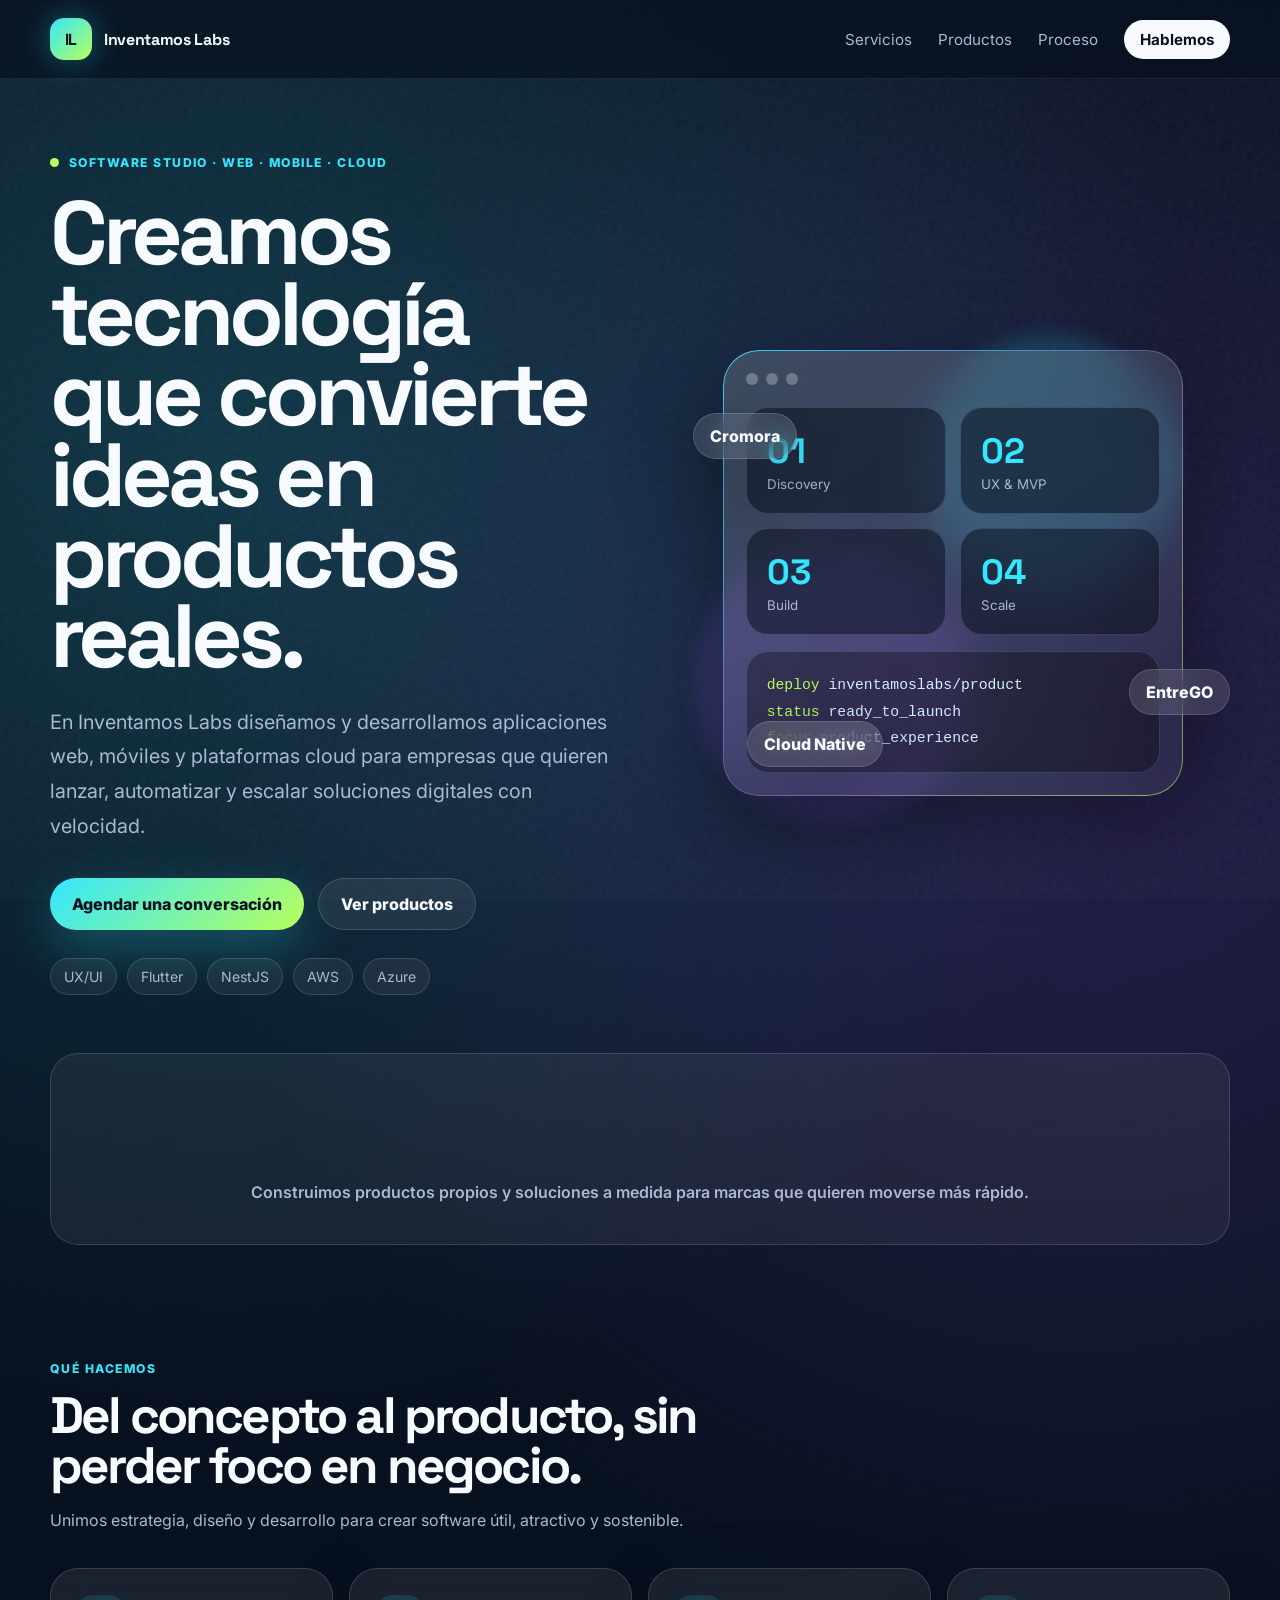
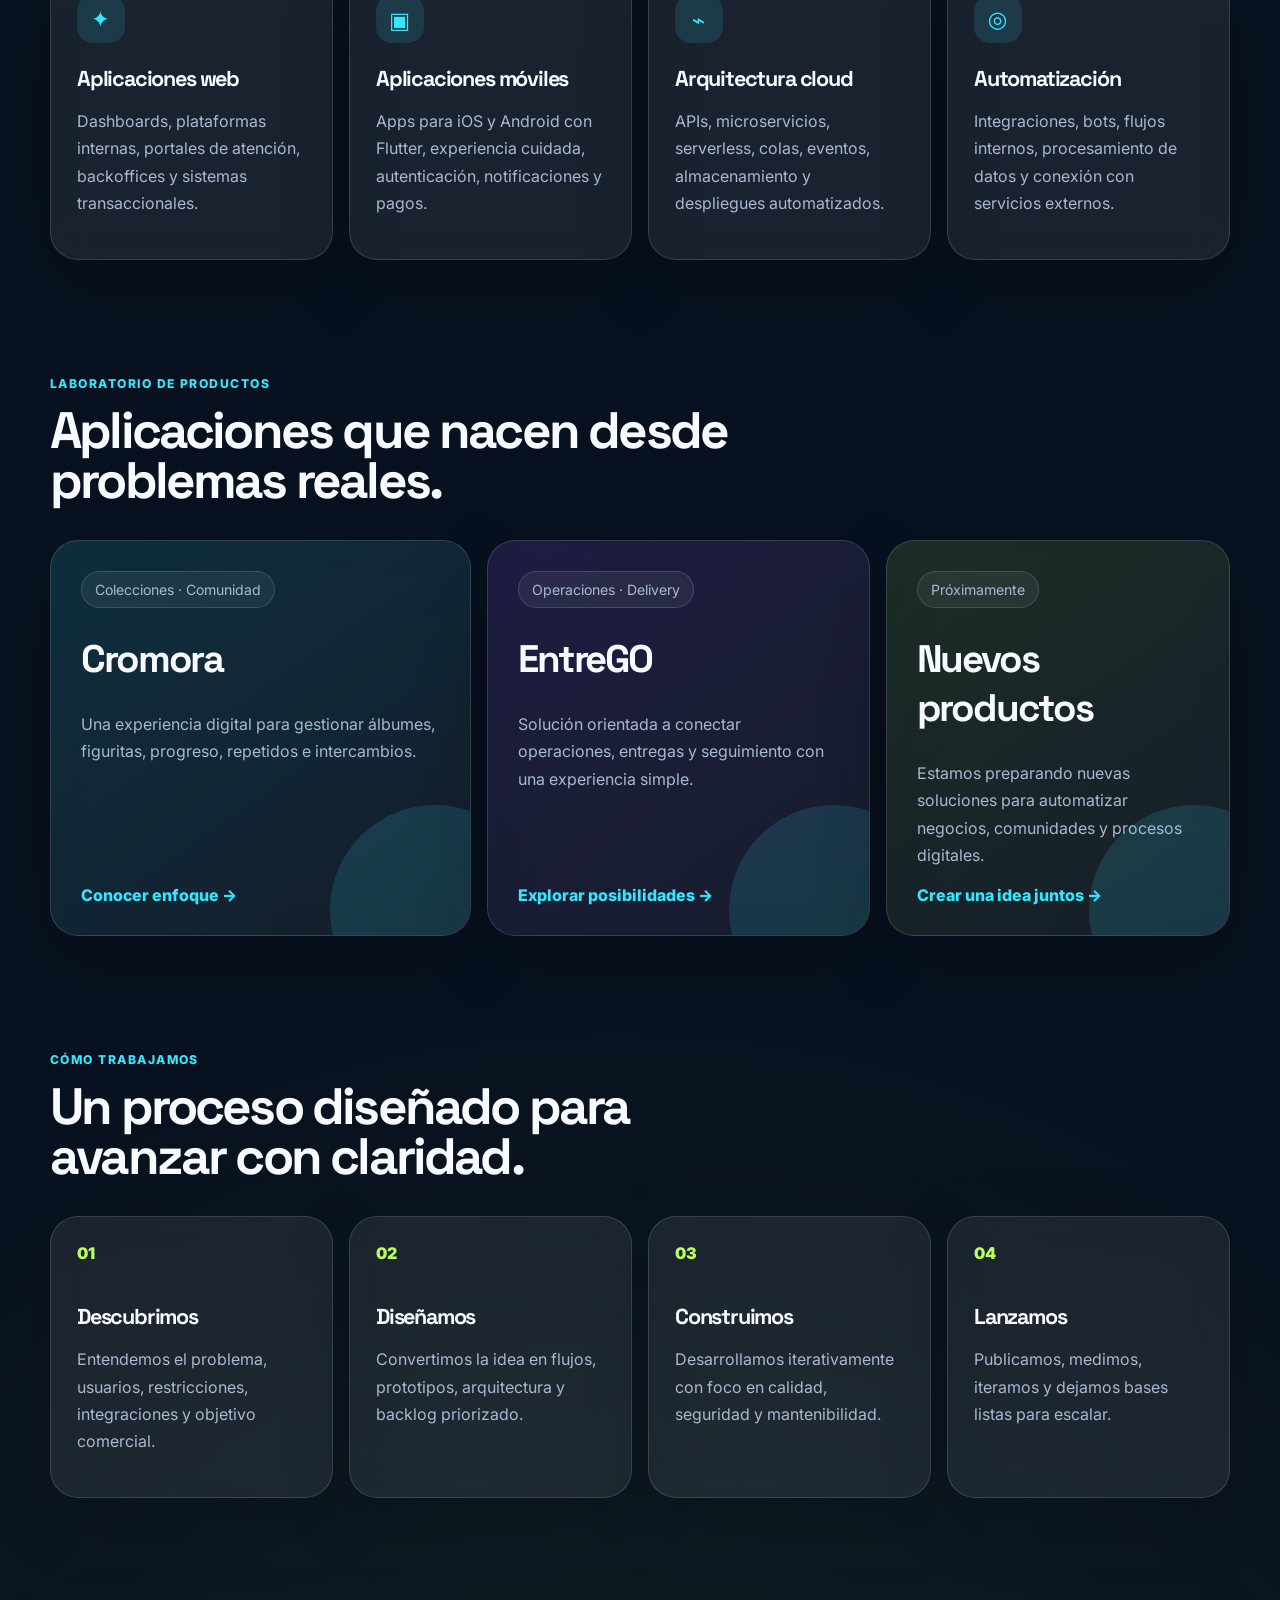
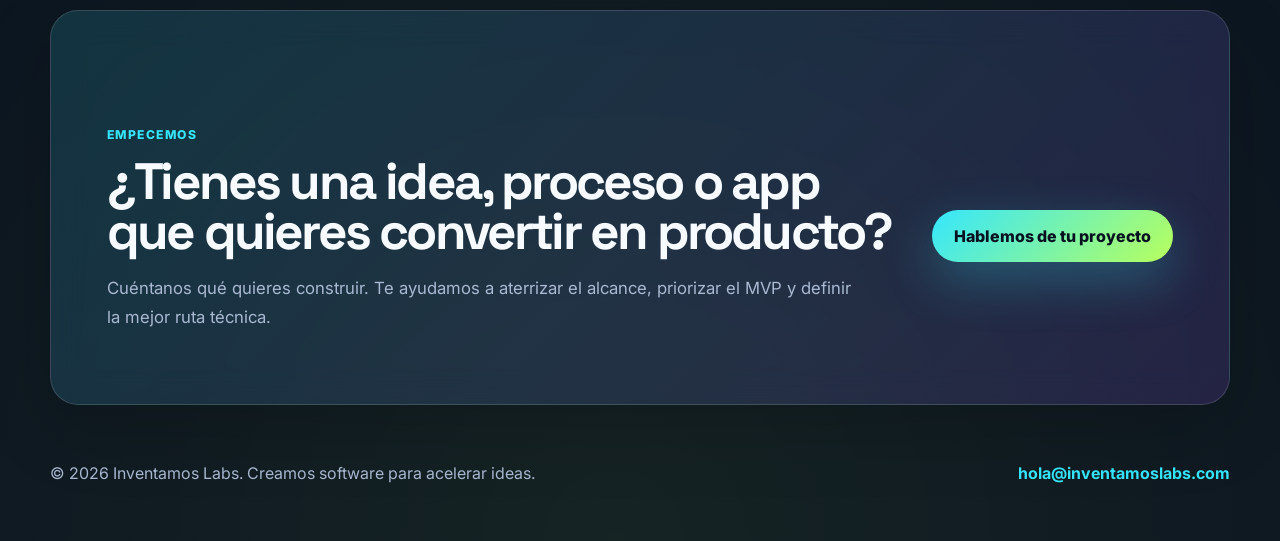
==== index.html @ 566ae672 "feat: upload inventamoslabs landing page" ====
<!doctype html>
<html lang="es">
  <head>
    <meta charset="UTF-8" />
    <meta name="viewport" content="width=device-width, initial-scale=1.0" />
    <meta name="description" content="Inventamos Labs crea soluciones tecnológicas de software: aplicaciones web, móviles, automatización, plataformas cloud y productos digitales como Cromora y EntreGO." />
    <meta name="theme-color" content="#08111f" />
    <meta property="og:title" content="Inventamos Labs | Creamos software que acelera negocios" />
    <meta property="og:description" content="Diseñamos y construimos aplicaciones web, móviles y plataformas cloud con enfoque en producto, UX y escalabilidad." />
    <meta property="og:type" content="website" />
    <meta property="og:url" content="https://inventamoslabs.com" />
    <title>Inventamos Labs | Soluciones tecnológicas de software</title>
    <link rel="preconnect" href="https://fonts.googleapis.com" />
    <link rel="preconnect" href="https://fonts.gstatic.com" crossorigin />
    <link href="https://fonts.googleapis.com/css2?family=Inter:wght@400;500;600;700;800&family=Space+Grotesk:wght@500;600;700&display=swap" rel="stylesheet" />
    <link rel="stylesheet" href="styles.css" />
  </head>
  <body>
    <div class="noise" aria-hidden="true"></div>
    <header class="site-header" id="top">
      <nav class="nav" aria-label="Principal">
        <a class="brand" href="#top" aria-label="Inventamos Labs inicio">
          <span class="brand-mark">IL</span>
          <span>Inventamos Labs</span>
        </a>
        <button class="menu-button" type="button" aria-label="Abrir menú" aria-expanded="false">
          <span></span><span></span><span></span>
        </button>
        <div class="nav-links" data-nav-links>
          <a href="#servicios">Servicios</a>
          <a href="#productos">Productos</a>
          <a href="#proceso">Proceso</a>
          <a href="#contacto" class="nav-cta">Hablemos</a>
        </div>
      </nav>
    </header>

    <main>
      <section class="hero section-shell">
        <div class="hero-content reveal">
          <div class="eyebrow">
            <span class="pulse"></span>
            Software studio · Web · Mobile · Cloud
          </div>
          <h1>Creamos tecnología que convierte ideas en productos reales.</h1>
          <p class="hero-copy">
            En Inventamos Labs diseñamos y desarrollamos aplicaciones web, móviles y plataformas cloud para empresas que quieren lanzar, automatizar y escalar soluciones digitales con velocidad.
          </p>
          <div class="hero-actions">
            <a href="mailto:hola@inventamoslabs.com?subject=Quiero%20crear%20una%20soluci%C3%B3n%20tecnol%C3%B3gica&body=Hola%20Inventamos%20Labs,%20quiero%20conversar%20sobre%20un%20proyecto." class="button primary">Agendar una conversación</a>
            <a href="#productos" class="button secondary">Ver productos</a>
          </div>
          <div class="trust-row" aria-label="Especialidades">
            <span>UX/UI</span>
            <span>Flutter</span>
            <span>NestJS</span>
            <span>AWS</span>
            <span>Azure</span>
          </div>
        </div>

        <div class="hero-visual reveal" aria-label="Visual de arquitectura tecnológica">
          <div class="orb orb-one"></div>
          <div class="orb orb-two"></div>
          <div class="dashboard-card main-card">
            <div class="card-header">
              <span></span><span></span><span></span>
            </div>
            <div class="metric-grid">
              <article>
                <strong>01</strong>
                <small>Discovery</small>
              </article>
              <article>
                <strong>02</strong>
                <small>UX & MVP</small>
              </article>
              <article>
                <strong>03</strong>
                <small>Build</small>
              </article>
              <article>
                <strong>04</strong>
                <small>Scale</small>
              </article>
            </div>
            <div class="code-card">
              <span>deploy</span> inventamoslabs/product<br />
              <span>status</span> ready_to_launch<br />
              <span>focus</span> product_experience
            </div>
          </div>
          <div class="floating-chip chip-one">Cromora</div>
          <div class="floating-chip chip-two">EntreGO</div>
          <div class="floating-chip chip-three">Cloud Native</div>
        </div>
      </section>

      <section class="section-shell logos reveal" aria-label="Mensaje principal">
        <p>Construimos productos propios y soluciones a medida para marcas que quieren moverse más rápido.</p>
      </section>

      <section class="section-shell services" id="servicios">
        <div class="section-heading reveal">
          <span class="section-kicker">Qué hacemos</span>
          <h2>Del concepto al producto, sin perder foco en negocio.</h2>
          <p>Unimos estrategia, diseño y desarrollo para crear software útil, atractivo y sostenible.</p>
        </div>
        <div class="service-grid">
          <article class="service-card reveal">
            <div class="icon">✦</div>
            <h3>Aplicaciones web</h3>
            <p>Dashboards, plataformas internas, portales de atención, backoffices y sistemas transaccionales.</p>
          </article>
          <article class="service-card reveal">
            <div class="icon">▣</div>
            <h3>Aplicaciones móviles</h3>
            <p>Apps para iOS y Android con Flutter, experiencia cuidada, autenticación, notificaciones y pagos.</p>
          </article>
          <article class="service-card reveal">
            <div class="icon">⌁</div>
            <h3>Arquitectura cloud</h3>
            <p>APIs, microservicios, serverless, colas, eventos, almacenamiento y despliegues automatizados.</p>
          </article>
          <article class="service-card reveal">
            <div class="icon">◎</div>
            <h3>Automatización</h3>
            <p>Integraciones, bots, flujos internos, procesamiento de datos y conexión con servicios externos.</p>
          </article>
        </div>
      </section>

      <section class="section-shell products" id="productos">
        <div class="section-heading reveal">
          <span class="section-kicker">Laboratorio de productos</span>
          <h2>Aplicaciones que nacen desde problemas reales.</h2>
        </div>
        <div class="product-showcase">
          <article class="product-card cromora reveal">
            <span class="tag">Colecciones · Comunidad</span>
            <h3>Cromora</h3>
            <p>Una experiencia digital para gestionar álbumes, figuritas, progreso, repetidos e intercambios.</p>
            <a href="#contacto">Conocer enfoque →</a>
          </article>
          <article class="product-card entrego reveal">
            <span class="tag">Operaciones · Delivery</span>
            <h3>EntreGO</h3>
            <p>Solución orientada a conectar operaciones, entregas y seguimiento con una experiencia simple.</p>
            <a href="#contacto">Explorar posibilidades →</a>
          </article>
          <article class="product-card next reveal">
            <span class="tag">Próximamente</span>
            <h3>Nuevos productos</h3>
            <p>Estamos preparando nuevas soluciones para automatizar negocios, comunidades y procesos digitales.</p>
            <a href="#contacto">Crear una idea juntos →</a>
          </article>
        </div>
      </section>

      <section class="section-shell process" id="proceso">
        <div class="section-heading reveal">
          <span class="section-kicker">Cómo trabajamos</span>
          <h2>Un proceso diseñado para avanzar con claridad.</h2>
        </div>
        <div class="timeline">
          <article class="timeline-item reveal">
            <span>01</span>
            <h3>Descubrimos</h3>
            <p>Entendemos el problema, usuarios, restricciones, integraciones y objetivo comercial.</p>
          </article>
          <article class="timeline-item reveal">
            <span>02</span>
            <h3>Diseñamos</h3>
            <p>Convertimos la idea en flujos, prototipos, arquitectura y backlog priorizado.</p>
          </article>
          <article class="timeline-item reveal">
            <span>03</span>
            <h3>Construimos</h3>
            <p>Desarrollamos iterativamente con foco en calidad, seguridad y mantenibilidad.</p>
          </article>
          <article class="timeline-item reveal">
            <span>04</span>
            <h3>Lanzamos</h3>
            <p>Publicamos, medimos, iteramos y dejamos bases listas para escalar.</p>
          </article>
        </div>
      </section>

      <section class="section-shell cta-section reveal" id="contacto">
        <div>
          <span class="section-kicker">Empecemos</span>
          <h2>¿Tienes una idea, proceso o app que quieres convertir en producto?</h2>
          <p>Cuéntanos qué quieres construir. Te ayudamos a aterrizar el alcance, priorizar el MVP y definir la mejor ruta técnica.</p>
        </div>
        <a href="mailto:hola@inventamoslabs.com?subject=Quiero%20crear%20una%20soluci%C3%B3n%20tecnol%C3%B3gica&body=Hola%20Inventamos%20Labs,%20quiero%20conversar%20sobre%20un%20proyecto." class="button primary large">Hablemos de tu proyecto</a>
      </section>
    </main>

    <footer class="footer section-shell">
      <p>© <span id="year"></span> Inventamos Labs. Creamos software para acelerar ideas.</p>
      <a href="mailto:hola@inventamoslabs.com">hola@inventamoslabs.com</a>
    </footer>

    <script src="app.js"></script>
  </body>
</html>
---- styles.css ----
:root {
  --bg: #08111f;
  --bg-soft: #0e1a2d;
  --panel: rgba(255, 255, 255, 0.075);
  --panel-strong: rgba(255, 255, 255, 0.12);
  --text: #f7fbff;
  --muted: #a9b9d1;
  --line: rgba(255, 255, 255, 0.14);
  --cyan: #35e6ff;
  --violet: #9b5cff;
  --lime: #b8ff5c;
  --pink: #ff5ce1;
  --shadow: 0 28px 90px rgba(0, 0, 0, 0.38);
  --radius: 28px;
  --max: 1180px;
}

* {
  box-sizing: border-box;
}

html {
  scroll-behavior: smooth;
}

body {
  margin: 0;
  font-family: "Inter", system-ui, -apple-system, BlinkMacSystemFont, "Segoe UI", sans-serif;
  color: var(--text);
  background:
    radial-gradient(circle at 18% 12%, rgba(53, 230, 255, 0.18), transparent 28%),
    radial-gradient(circle at 85% 20%, rgba(155, 92, 255, 0.2), transparent 28%),
    radial-gradient(circle at 48% 100%, rgba(184, 255, 92, 0.08), transparent 30%),
    var(--bg);
  min-height: 100vh;
  overflow-x: hidden;
}

a {
  color: inherit;
  text-decoration: none;
}

.noise {
  position: fixed;
  inset: 0;
  pointer-events: none;
  opacity: 0.05;
  z-index: 0;
  background-image: url("data:image/svg+xml,%3Csvg viewBox='0 0 200 200' xmlns='http://www.w3.org/2000/svg'%3E%3Cfilter id='n'%3E%3CfeTurbulence type='fractalNoise' baseFrequency='.85' numOctaves='4' stitchTiles='stitch'/%3E%3C/filter%3E%3Crect width='100%25' height='100%25' filter='url(%23n)' opacity='.9'/%3E%3C/svg%3E");
}

.site-header {
  position: sticky;
  top: 0;
  z-index: 10;
  backdrop-filter: blur(18px);
  background: rgba(8, 17, 31, 0.72);
  border-bottom: 1px solid rgba(255, 255, 255, 0.08);
}

.nav,
.section-shell {
  width: min(var(--max), calc(100% - 40px));
  margin: 0 auto;
}

.nav {
  height: 78px;
  display: flex;
  align-items: center;
  justify-content: space-between;
}

.brand {
  display: inline-flex;
  align-items: center;
  gap: 12px;
  font-family: "Space Grotesk", sans-serif;
  font-weight: 700;
  letter-spacing: -0.02em;
}

.brand-mark {
  width: 42px;
  height: 42px;
  display: grid;
  place-items: center;
  border-radius: 14px;
  color: #05101e;
  background: linear-gradient(135deg, var(--cyan), var(--lime));
  box-shadow: 0 0 30px rgba(53, 230, 255, 0.34);
}

.nav-links {
  display: flex;
  align-items: center;
  gap: 26px;
  color: var(--muted);
  font-size: 0.95rem;
}

.nav-links a:hover {
  color: var(--text);
}

.nav-cta {
  color: var(--bg) !important;
  background: var(--text);
  padding: 10px 16px;
  border-radius: 999px;
  font-weight: 700;
}

.menu-button {
  display: none;
  width: 44px;
  height: 44px;
  border: 1px solid var(--line);
  background: rgba(255, 255, 255, 0.08);
  border-radius: 14px;
  padding: 12px;
}

.menu-button span {
  display: block;
  height: 2px;
  background: var(--text);
  margin: 4px 0;
}

.hero {
  min-height: calc(100vh - 78px);
  display: grid;
  grid-template-columns: 1.02fr 0.98fr;
  align-items: center;
  gap: 48px;
  padding: 72px 0 58px;
  position: relative;
  z-index: 1;
}

.eyebrow,
.section-kicker {
  display: inline-flex;
  align-items: center;
  gap: 10px;
  color: var(--cyan);
  font-weight: 800;
  letter-spacing: 0.12em;
  text-transform: uppercase;
  font-size: 0.76rem;
}

.pulse {
  width: 9px;
  height: 9px;
  border-radius: 999px;
  background: var(--lime);
  box-shadow: 0 0 0 0 rgba(184, 255, 92, 0.7);
  animation: pulse 1.8s infinite;
}

h1,
h2,
h3 {
  font-family: "Space Grotesk", sans-serif;
  margin: 0;
  letter-spacing: -0.055em;
}

h1 {
  font-size: clamp(3.1rem, 7vw, 6.8rem);
  line-height: 0.9;
  max-width: 780px;
  margin-top: 22px;
}

.hero-copy {
  color: var(--muted);
  font-size: clamp(1.05rem, 2vw, 1.24rem);
  line-height: 1.75;
  max-width: 700px;
  margin: 28px 0 0;
}

.hero-actions {
  display: flex;
  flex-wrap: wrap;
  gap: 14px;
  margin: 34px 0 28px;
}

.button {
  display: inline-flex;
  justify-content: center;
  align-items: center;
  min-height: 52px;
  padding: 0 22px;
  border-radius: 999px;
  font-weight: 800;
  transition: transform 0.2s ease, box-shadow 0.2s ease, background 0.2s ease;
}

.button:hover {
  transform: translateY(-2px);
}

.primary {
  color: #06111f;
  background: linear-gradient(135deg, var(--cyan), var(--lime));
  box-shadow: 0 18px 50px rgba(53, 230, 255, 0.26);
}

.secondary {
  color: var(--text);
  border: 1px solid var(--line);
  background: rgba(255, 255, 255, 0.07);
}

.large {
  min-width: 240px;
}

.trust-row {
  display: flex;
  flex-wrap: wrap;
  gap: 10px;
}

.trust-row span,
.tag {
  color: var(--muted);
  border: 1px solid var(--line);
  background: rgba(255, 255, 255, 0.06);
  border-radius: 999px;
  padding: 9px 13px;
  font-size: 0.88rem;
}

.hero-visual {
  position: relative;
  min-height: 560px;
  display: grid;
  place-items: center;
}

.orb {
  position: absolute;
  border-radius: 999px;
  filter: blur(10px);
  opacity: 0.8;
}

.orb-one {
  width: 260px;
  height: 260px;
  background: rgba(53, 230, 255, 0.22);
  top: 42px;
  right: 52px;
}

.orb-two {
  width: 280px;
  height: 280px;
  background: rgba(155, 92, 255, 0.22);
  bottom: 30px;
  left: 20px;
}

.dashboard-card {
  position: relative;
  z-index: 2;
  width: min(460px, 100%);
  border: 1px solid var(--line);
  border-radius: 36px;
  padding: 22px;
  background: linear-gradient(145deg, rgba(255,255,255,0.16), rgba(255,255,255,0.055));
  box-shadow: var(--shadow);
  backdrop-filter: blur(22px);
}

.main-card::before {
  content: "";
  position: absolute;
  inset: -1px;
  border-radius: inherit;
  padding: 1px;
  background: linear-gradient(135deg, rgba(53,230,255,.9), rgba(155,92,255,.25), rgba(184,255,92,.6));
  -webkit-mask: linear-gradient(#000 0 0) content-box, linear-gradient(#000 0 0);
  -webkit-mask-composite: xor;
  mask-composite: exclude;
  pointer-events: none;
}

.card-header {
  display: flex;
  gap: 8px;
  margin-bottom: 22px;
}

.card-header span {
  width: 12px;
  height: 12px;
  border-radius: 999px;
  background: rgba(255, 255, 255, 0.28);
}

.metric-grid {
  display: grid;
  grid-template-columns: repeat(2, 1fr);
  gap: 14px;
}

.metric-grid article {
  border: 1px solid var(--line);
  background: rgba(8, 17, 31, 0.52);
  border-radius: 22px;
  padding: 20px;
}

.metric-grid strong {
  display: block;
  font-family: "Space Grotesk", sans-serif;
  font-size: 2.2rem;
  color: var(--cyan);
}

.metric-grid small {
  color: var(--muted);
}

.code-card {
  margin-top: 16px;
  padding: 20px;
  border-radius: 22px;
  color: #d8efff;
  background: rgba(0, 0, 0, 0.32);
  border: 1px solid rgba(53, 230, 255, 0.22);
  line-height: 1.8;
  font-family: ui-monospace, SFMono-Regular, Menlo, Monaco, Consolas, monospace;
  font-size: 0.92rem;
}

.code-card span {
  color: var(--lime);
}

.floating-chip {
  position: absolute;
  z-index: 3;
  border: 1px solid var(--line);
  border-radius: 999px;
  padding: 12px 16px;
  background: rgba(255,255,255,.12);
  box-shadow: var(--shadow);
  backdrop-filter: blur(14px);
  font-weight: 800;
}

.chip-one {
  left: 18px;
  top: 120px;
}

.chip-two {
  right: 0;
  bottom: 138px;
}

.chip-three {
  left: 72px;
  bottom: 86px;
}

.logos {
  padding: 26px;
  border: 1px solid var(--line);
  border-radius: var(--radius);
  background: rgba(255, 255, 255, 0.06);
  text-align: center;
  color: var(--muted);
  font-weight: 600;
}

section:not(.hero) {
  position: relative;
  z-index: 1;
  padding-top: 112px;
}

.section-heading {
  max-width: 760px;
  margin-bottom: 34px;
}

.section-heading h2,
.cta-section h2 {
  font-size: clamp(2.25rem, 4vw, 4.6rem);
  line-height: 0.98;
  margin-top: 14px;
}

.section-heading p,
.cta-section p,
.service-card p,
.product-card p,
.timeline-item p {
  color: var(--muted);
  line-height: 1.7;
}

.service-grid {
  display: grid;
  grid-template-columns: repeat(4, 1fr);
  gap: 16px;
}

.service-card,
.product-card,
.timeline-item,
.cta-section {
  border: 1px solid var(--line);
  background: var(--panel);
  border-radius: var(--radius);
  backdrop-filter: blur(18px);
  box-shadow: 0 24px 70px rgba(0,0,0,.18);
}

.service-card {
  padding: 26px;
}

.icon {
  width: 48px;
  height: 48px;
  display: grid;
  place-items: center;
  border-radius: 16px;
  background: rgba(53, 230, 255, 0.12);
  color: var(--cyan);
  font-size: 1.4rem;
  margin-bottom: 22px;
}

.service-card h3,
.product-card h3,
.timeline-item h3 {
  font-size: 1.35rem;
  margin-bottom: 10px;
}

.product-showcase {
  display: grid;
  grid-template-columns: 1.1fr 1fr 0.9fr;
  gap: 16px;
}

.product-card {
  min-height: 330px;
  padding: 30px;
  display: flex;
  flex-direction: column;
  align-items: flex-start;
  overflow: hidden;
  position: relative;
}

.product-card::after {
  content: "";
  position: absolute;
  width: 210px;
  height: 210px;
  border-radius: 999px;
  right: -70px;
  bottom: -80px;
  background: rgba(53, 230, 255, 0.13);
}

.product-card h3 {
  font-size: 2.4rem;
  margin: 26px 0 12px;
}

.product-card a {
  margin-top: auto;
  color: var(--cyan);
  font-weight: 800;
}

.cromora {
  background: linear-gradient(145deg, rgba(53,230,255,.14), rgba(255,255,255,.055));
}

.entrego {
  background: linear-gradient(145deg, rgba(155,92,255,.16), rgba(255,255,255,.055));
}

.next {
  background: linear-gradient(145deg, rgba(184,255,92,.12), rgba(255,255,255,.055));
}

.timeline {
  display: grid;
  grid-template-columns: repeat(4, 1fr);
  gap: 16px;
}

.timeline-item {
  padding: 26px;
}

.timeline-item span {
  display: inline-flex;
  color: var(--lime);
  font-weight: 900;
  margin-bottom: 40px;
}

.cta-section {
  margin-top: 112px;
  padding: clamp(28px, 5vw, 56px);
  display: grid;
  grid-template-columns: 1fr auto;
  gap: 30px;
  align-items: center;
  background: linear-gradient(135deg, rgba(53,230,255,.14), rgba(155,92,255,.16));
}

.cta-section p {
  max-width: 760px;
  font-size: 1.05rem;
}

.footer {
  padding: 42px 0;
  display: flex;
  align-items: center;
  justify-content: space-between;
  color: var(--muted);
}

.footer a {
  color: var(--cyan);
  font-weight: 700;
}

.reveal {
  opacity: 0;
  transform: translateY(18px);
  transition: opacity 0.7s ease, transform 0.7s ease;
}

.reveal.visible {
  opacity: 1;
  transform: translateY(0);
}

@keyframes pulse {
  70% {
    box-shadow: 0 0 0 12px rgba(184, 255, 92, 0);
  }
  100% {
    box-shadow: 0 0 0 0 rgba(184, 255, 92, 0);
  }
}

@media (max-width: 980px) {
  .hero,
  .cta-section {
    grid-template-columns: 1fr;
  }

  .hero-visual {
    min-height: 460px;
  }

  .service-grid,
  .timeline,
  .product-showcase {
    grid-template-columns: repeat(2, 1fr);
  }

  .product-showcase .next {
    grid-column: 1 / -1;
  }
}

@media (max-width: 720px) {
  .nav,
  .section-shell {
    width: min(100% - 28px, var(--max));
  }

  .menu-button {
    display: block;
  }

  .nav-links {
    position: absolute;
    left: 14px;
    right: 14px;
    top: 86px;
    flex-direction: column;
    align-items: stretch;
    gap: 0;
    padding: 14px;
    border: 1px solid var(--line);
    border-radius: 24px;
    background: rgba(8, 17, 31, 0.96);
    box-shadow: var(--shadow);
    display: none;
  }

  .nav-links.open {
    display: flex;
  }

  .nav-links a {
    padding: 14px;
  }

  .nav-cta {
    text-align: center;
    margin-top: 8px;
  }

  .hero {
    padding-top: 48px;
  }

  h1 {
    font-size: clamp(3rem, 15vw, 4.7rem);
  }

  .hero-actions .button,
  .large {
    width: 100%;
  }

  .hero-visual {
    min-height: 390px;
  }

  .floating-chip {
    font-size: 0.82rem;
  }

  .chip-one { left: 0; top: 76px; }
  .chip-two { right: 0; bottom: 84px; }
  .chip-three { left: 22px; bottom: 28px; }

  .service-grid,
  .timeline,
  .product-showcase {
    grid-template-columns: 1fr;
  }

  .product-showcase .next {
    grid-column: auto;
  }

  section:not(.hero) {
    padding-top: 78px;
  }

  .cta-section {
    margin-top: 78px;
  }

  .footer {
    flex-direction: column;
    align-items: flex-start;
    gap: 10px;
  }
}
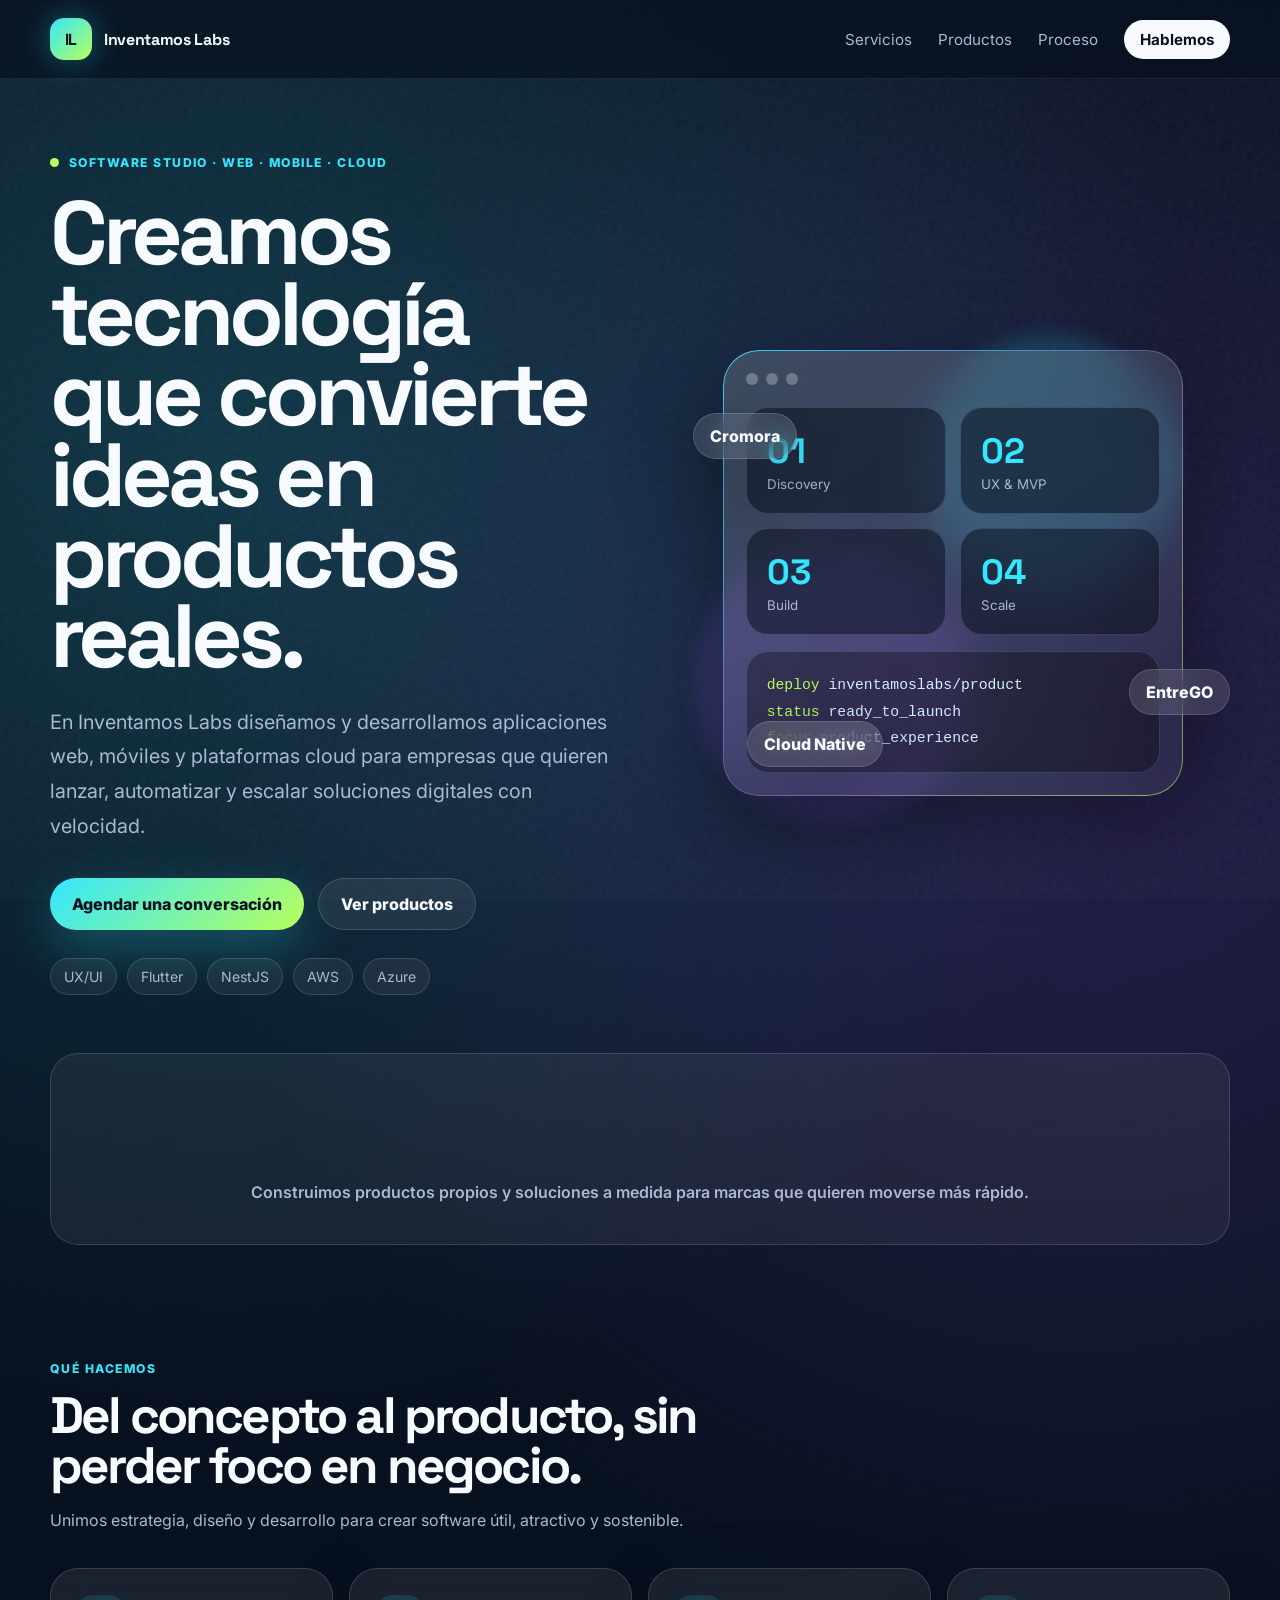
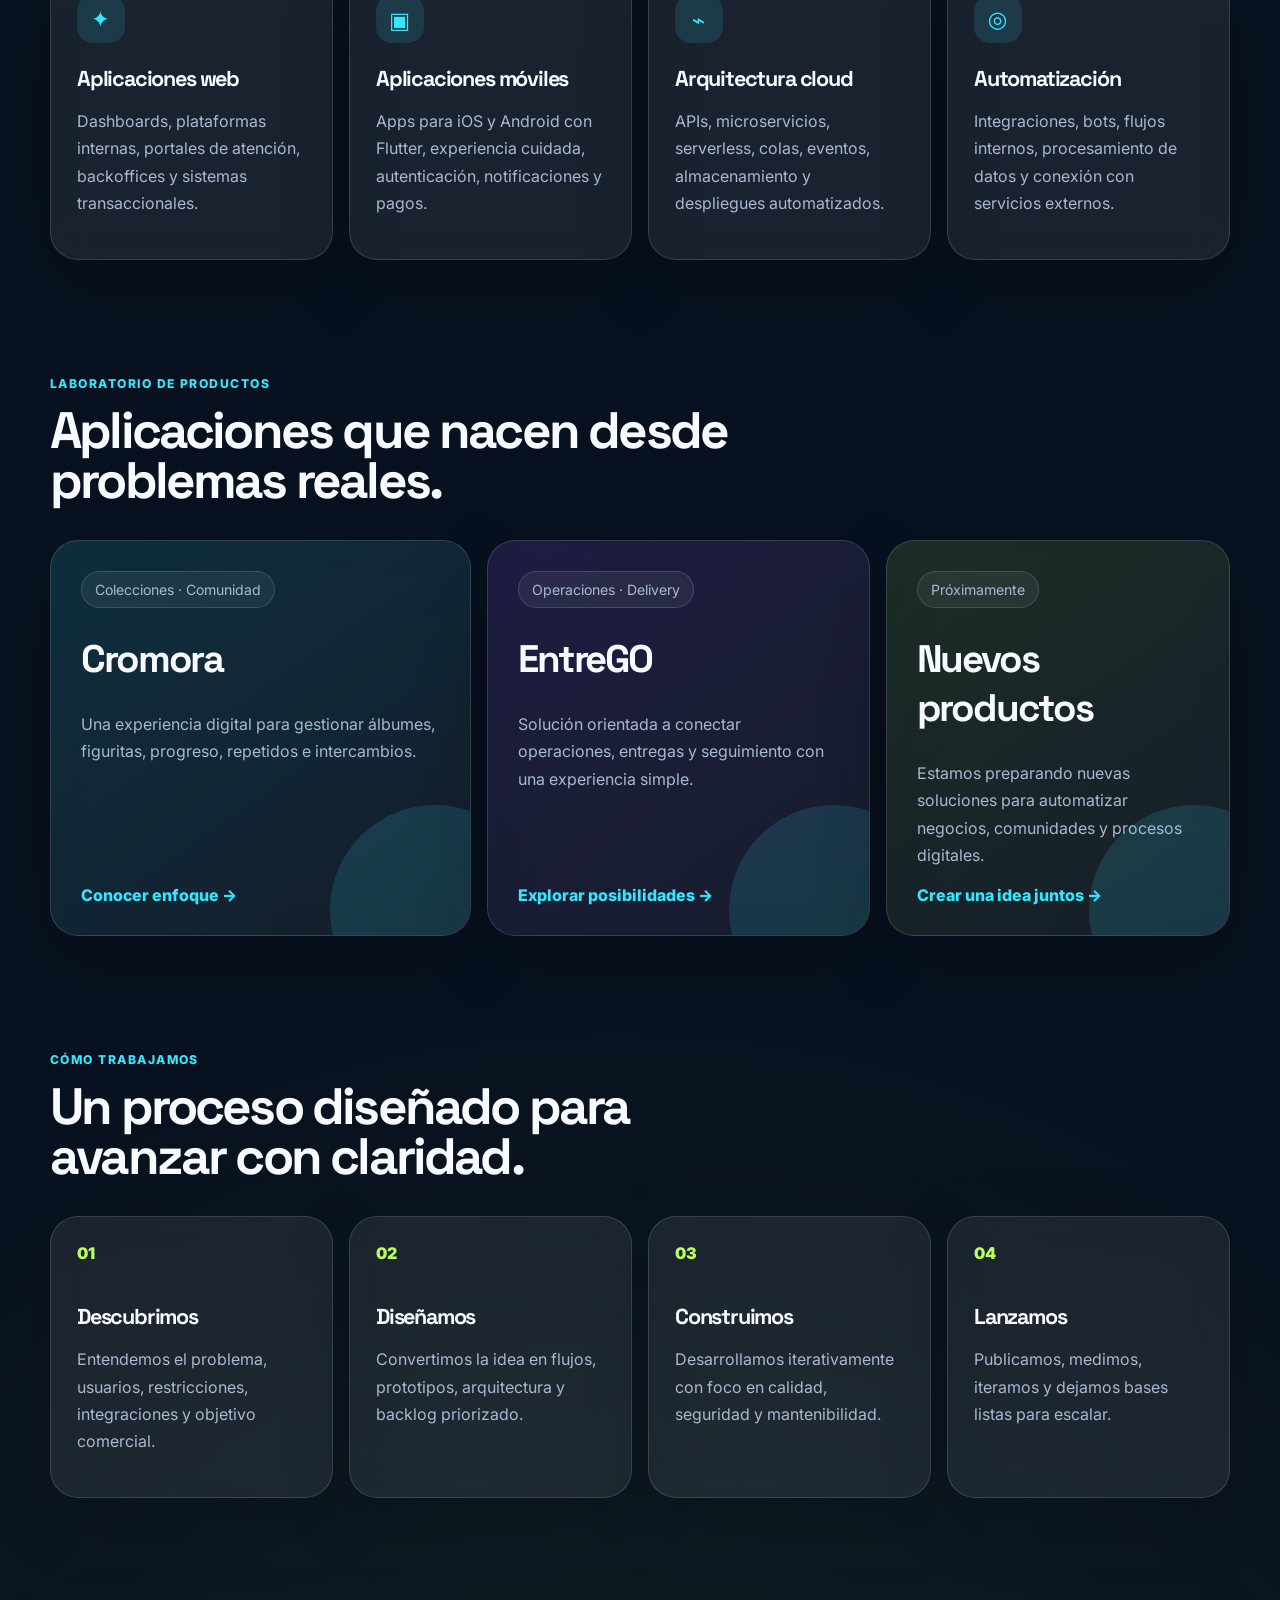
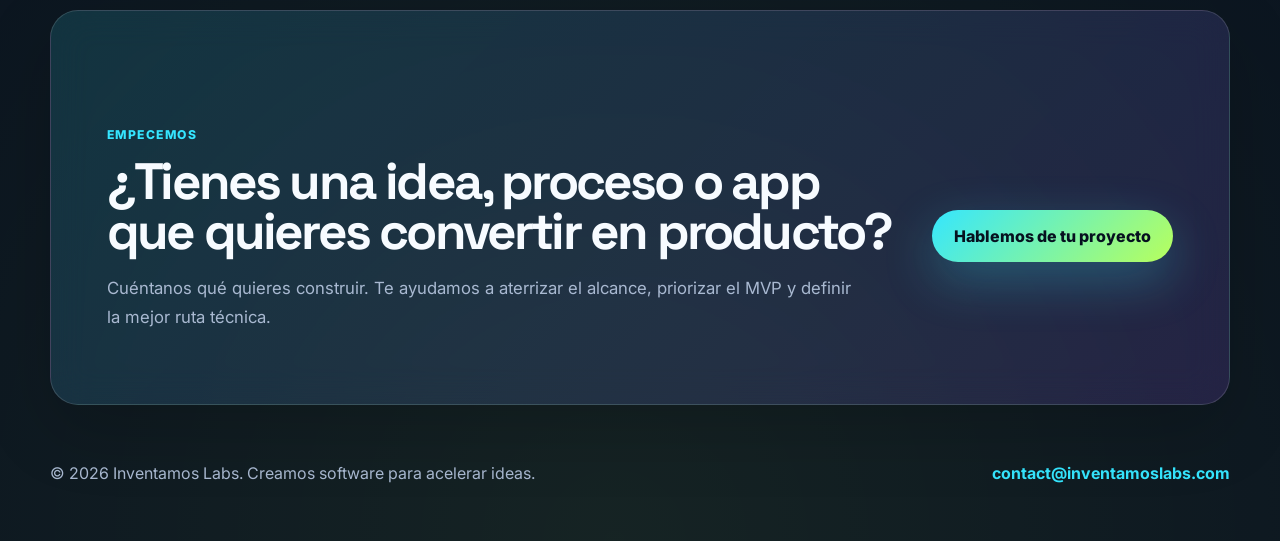
==== commit d0375ee7: "feat: update email to send email" ====
--- a/index.html
+++ b/index.html
@@ -192,13 +192,13 @@
           <h2>¿Tienes una idea, proceso o app que quieres convertir en producto?</h2>
           <p>Cuéntanos qué quieres construir. Te ayudamos a aterrizar el alcance, priorizar el MVP y definir la mejor ruta técnica.</p>
         </div>
-        <a href="mailto:hola@inventamoslabs.com?subject=Quiero%20crear%20una%20soluci%C3%B3n%20tecnol%C3%B3gica&body=Hola%20Inventamos%20Labs,%20quiero%20conversar%20sobre%20un%20proyecto." class="button primary large">Hablemos de tu proyecto</a>
+        <a href="mailto:contact@inventamoslabs.com?subject=Quiero%20crear%20una%20soluci%C3%B3n%20tecnol%C3%B3gica&body=Hola%20Inventamos%20Labs,%20quiero%20conversar%20sobre%20un%20proyecto." class="button primary large">Hablemos de tu proyecto</a>
       </section>
     </main>
 
     <footer class="footer section-shell">
       <p>© <span id="year"></span> Inventamos Labs. Creamos software para acelerar ideas.</p>
-      <a href="mailto:hola@inventamoslabs.com">hola@inventamoslabs.com</a>
+      <a href="mailto:contact@inventamoslabs.com">contact@inventamoslabs.com</a>
     </footer>
 
     <script src="app.js"></script>
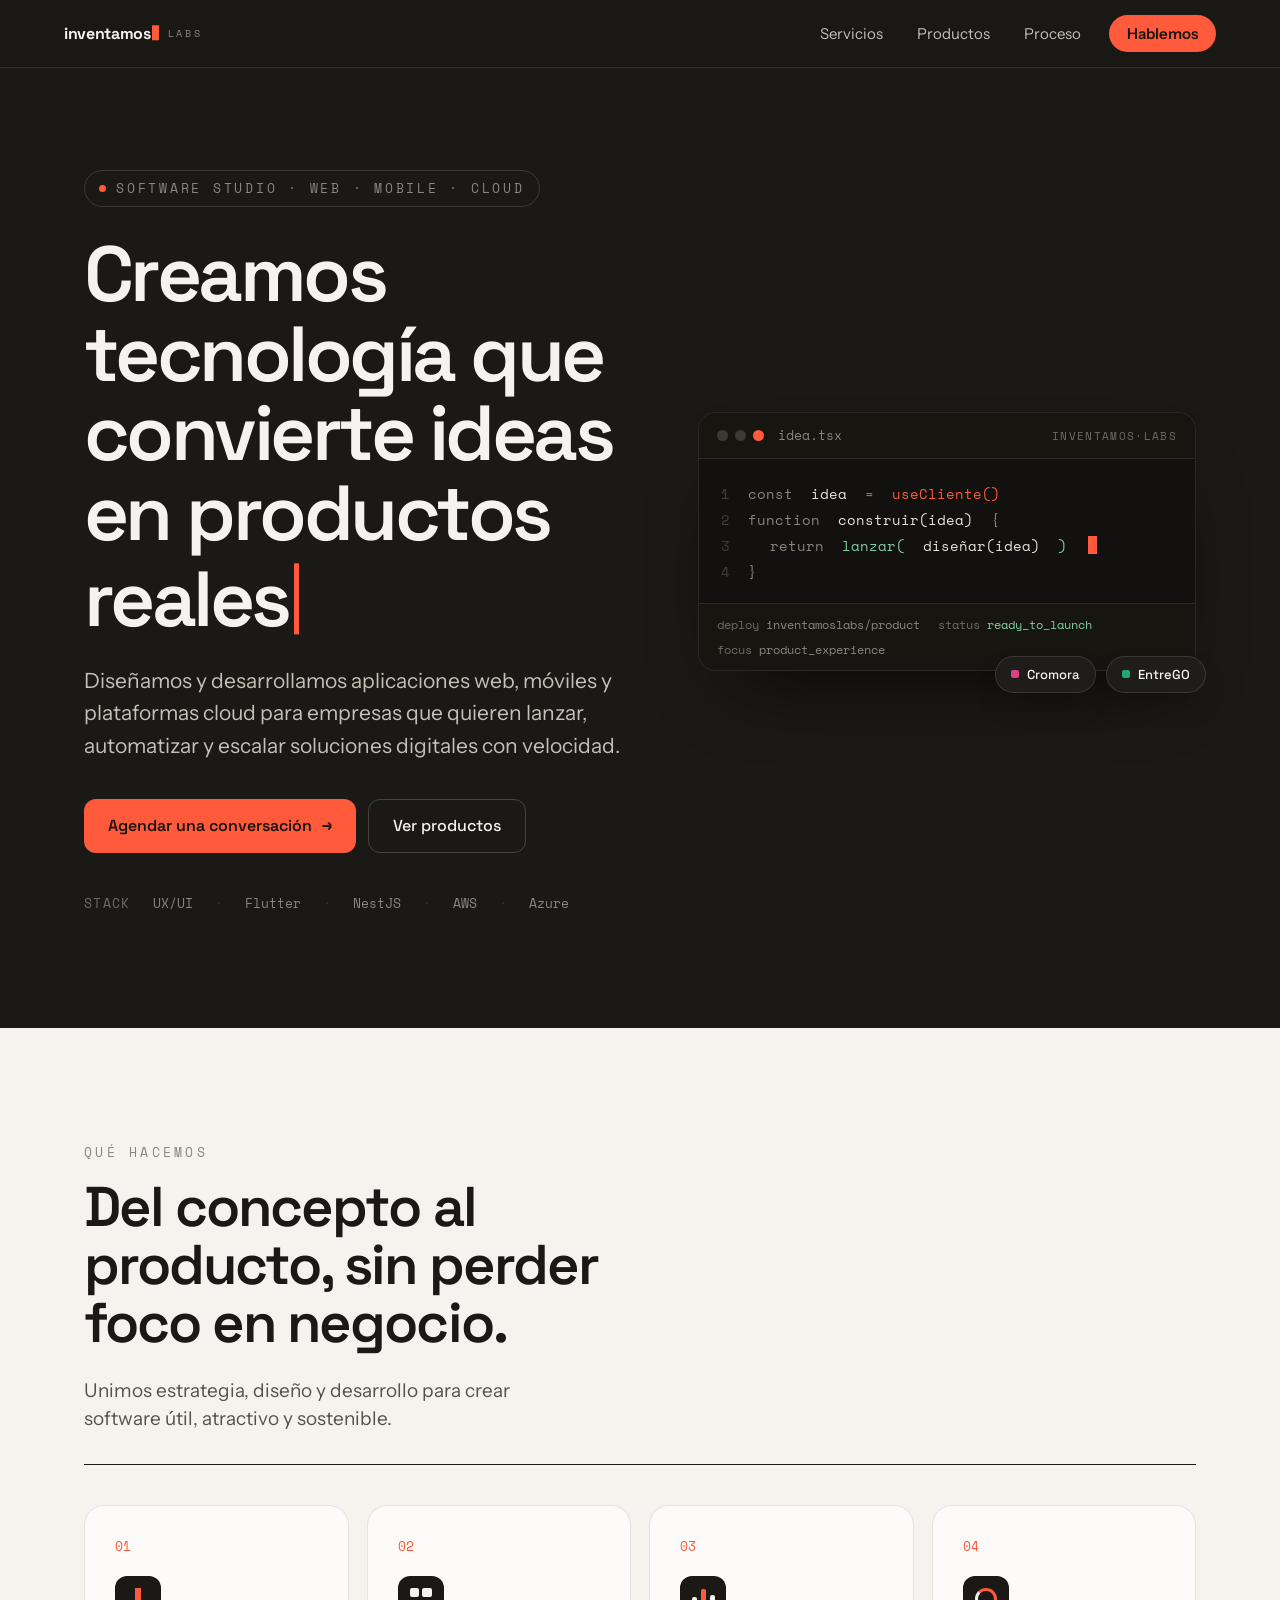
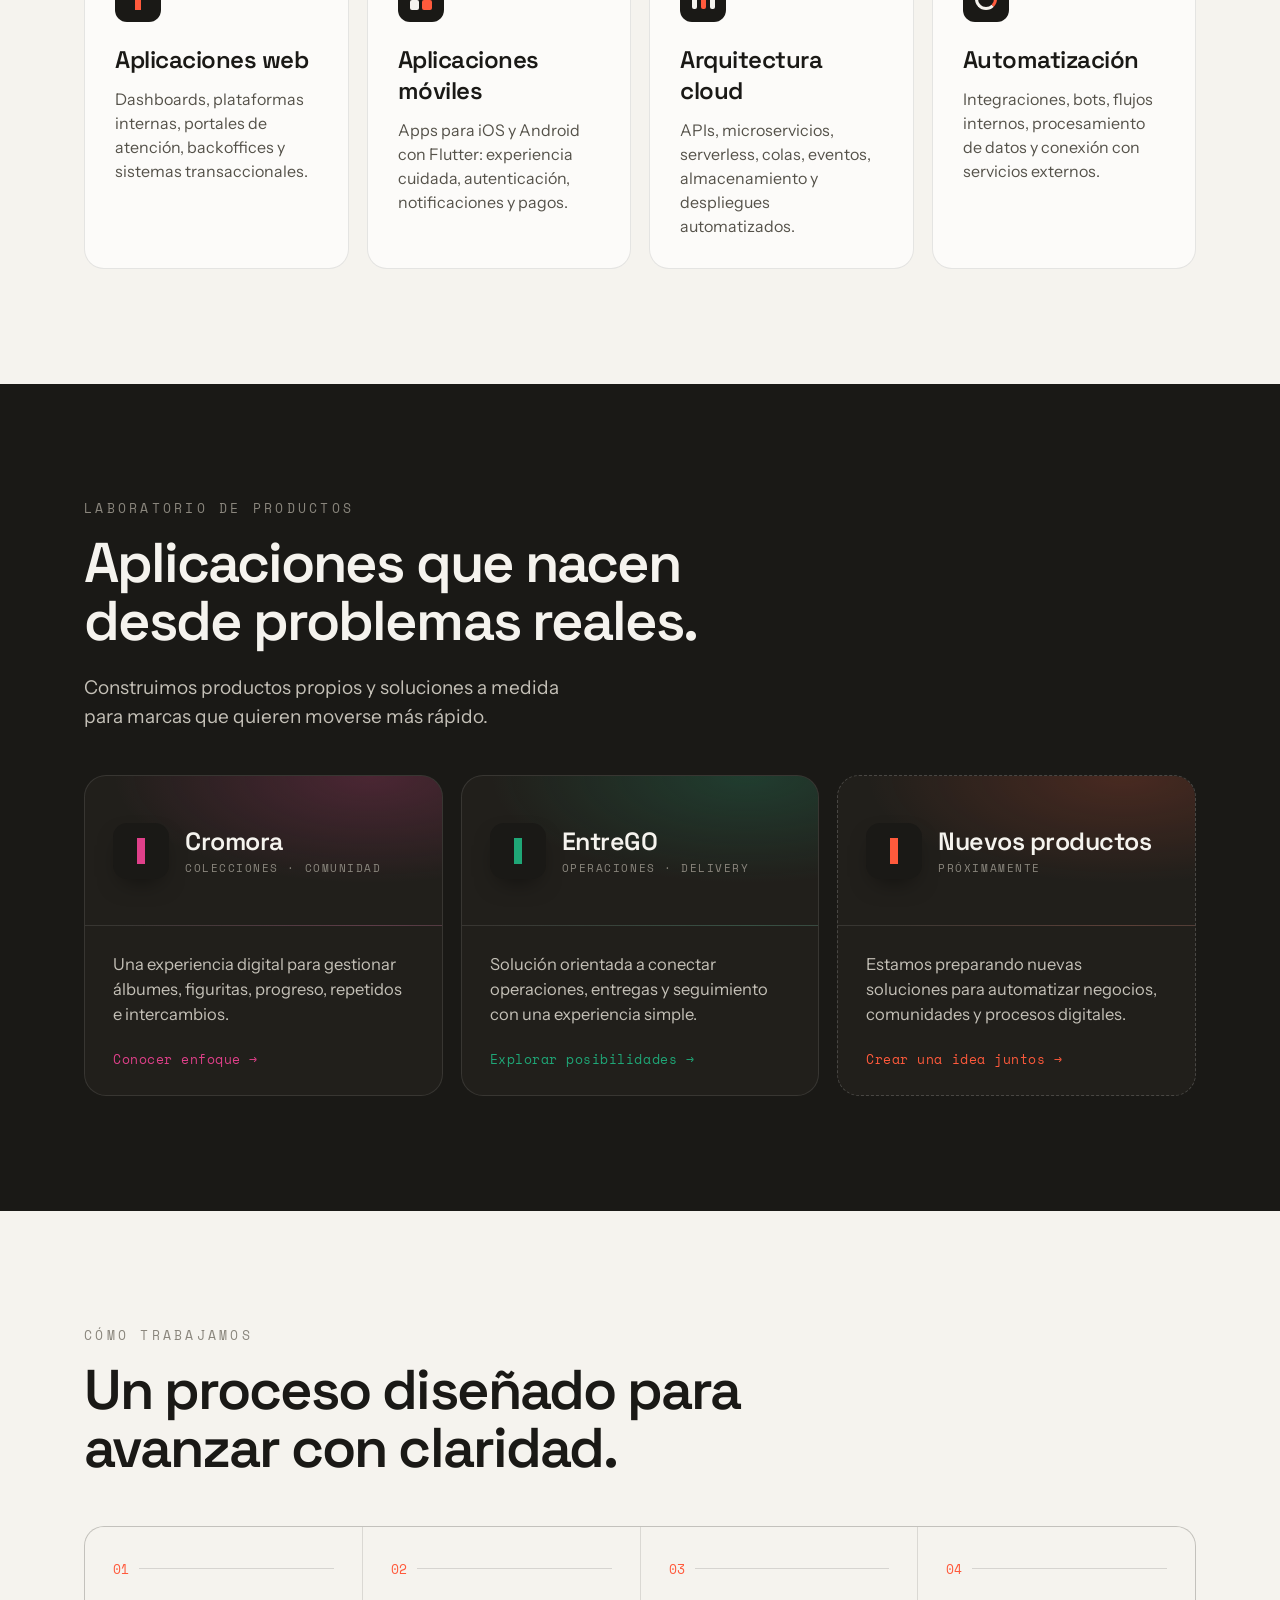
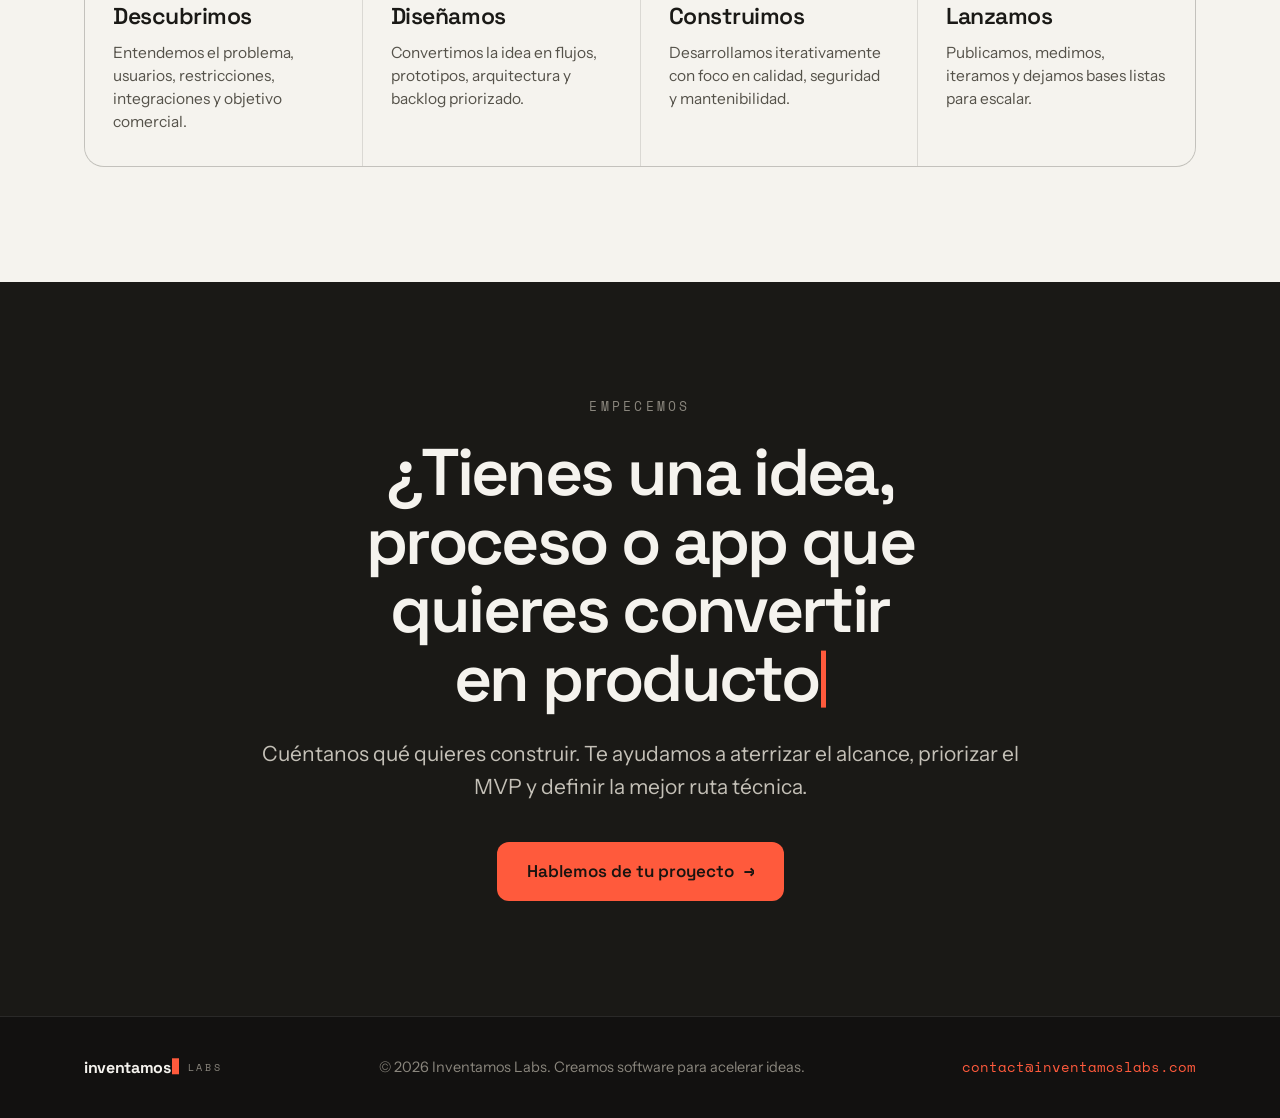
==== commit de4f6dc9: "feat: update landing" ====
--- a/index.html
+++ b/index.html
@@ -1,206 +1,276 @@
-<!doctype html>
+<!DOCTYPE html>
 <html lang="es">
-  <head>
-    <meta charset="UTF-8" />
-    <meta name="viewport" content="width=device-width, initial-scale=1.0" />
-    <meta name="description" content="Inventamos Labs crea soluciones tecnológicas de software: aplicaciones web, móviles, automatización, plataformas cloud y productos digitales como Cromora y EntreGO." />
-    <meta name="theme-color" content="#08111f" />
-    <meta property="og:title" content="Inventamos Labs | Creamos software que acelera negocios" />
-    <meta property="og:description" content="Diseñamos y construimos aplicaciones web, móviles y plataformas cloud con enfoque en producto, UX y escalabilidad." />
-    <meta property="og:type" content="website" />
-    <meta property="og:url" content="https://inventamoslabs.com" />
-    <title>Inventamos Labs | Soluciones tecnológicas de software</title>
-    <link rel="preconnect" href="https://fonts.googleapis.com" />
-    <link rel="preconnect" href="https://fonts.gstatic.com" crossorigin />
-    <link href="https://fonts.googleapis.com/css2?family=Inter:wght@400;500;600;700;800&family=Space+Grotesk:wght@500;600;700&display=swap" rel="stylesheet" />
-    <link rel="stylesheet" href="styles.css" />
-  </head>
-  <body>
-    <div class="noise" aria-hidden="true"></div>
-    <header class="site-header" id="top">
-      <nav class="nav" aria-label="Principal">
-        <a class="brand" href="#top" aria-label="Inventamos Labs inicio">
-          <span class="brand-mark">IL</span>
-          <span>Inventamos Labs</span>
-        </a>
-        <button class="menu-button" type="button" aria-label="Abrir menú" aria-expanded="false">
-          <span></span><span></span><span></span>
-        </button>
-        <div class="nav-links" data-nav-links>
-          <a href="#servicios">Servicios</a>
-          <a href="#productos">Productos</a>
-          <a href="#proceso">Proceso</a>
-          <a href="#contacto" class="nav-cta">Hablemos</a>
-        </div>
-      </nav>
-    </header>
-
-    <main>
-      <section class="hero section-shell">
-        <div class="hero-content reveal">
-          <div class="eyebrow">
-            <span class="pulse"></span>
-            Software studio · Web · Mobile · Cloud
-          </div>
-          <h1>Creamos tecnología que convierte ideas en productos reales.</h1>
-          <p class="hero-copy">
-            En Inventamos Labs diseñamos y desarrollamos aplicaciones web, móviles y plataformas cloud para empresas que quieren lanzar, automatizar y escalar soluciones digitales con velocidad.
-          </p>
-          <div class="hero-actions">
-            <a href="mailto:hola@inventamoslabs.com?subject=Quiero%20crear%20una%20soluci%C3%B3n%20tecnol%C3%B3gica&body=Hola%20Inventamos%20Labs,%20quiero%20conversar%20sobre%20un%20proyecto." class="button primary">Agendar una conversación</a>
-            <a href="#productos" class="button secondary">Ver productos</a>
-          </div>
-          <div class="trust-row" aria-label="Especialidades">
-            <span>UX/UI</span>
-            <span>Flutter</span>
-            <span>NestJS</span>
-            <span>AWS</span>
-            <span>Azure</span>
-          </div>
-        </div>
-
-        <div class="hero-visual reveal" aria-label="Visual de arquitectura tecnológica">
-          <div class="orb orb-one"></div>
-          <div class="orb orb-two"></div>
-          <div class="dashboard-card main-card">
-            <div class="card-header">
-              <span></span><span></span><span></span>
-            </div>
-            <div class="metric-grid">
-              <article>
-                <strong>01</strong>
-                <small>Discovery</small>
-              </article>
-              <article>
-                <strong>02</strong>
-                <small>UX & MVP</small>
-              </article>
-              <article>
-                <strong>03</strong>
-                <small>Build</small>
-              </article>
-              <article>
-                <strong>04</strong>
-                <small>Scale</small>
-              </article>
-            </div>
-            <div class="code-card">
-              <span>deploy</span> inventamoslabs/product<br />
-              <span>status</span> ready_to_launch<br />
-              <span>focus</span> product_experience
-            </div>
-          </div>
-          <div class="floating-chip chip-one">Cromora</div>
-          <div class="floating-chip chip-two">EntreGO</div>
-          <div class="floating-chip chip-three">Cloud Native</div>
-        </div>
-      </section>
-
-      <section class="section-shell logos reveal" aria-label="Mensaje principal">
-        <p>Construimos productos propios y soluciones a medida para marcas que quieren moverse más rápido.</p>
-      </section>
-
-      <section class="section-shell services" id="servicios">
-        <div class="section-heading reveal">
-          <span class="section-kicker">Qué hacemos</span>
-          <h2>Del concepto al producto, sin perder foco en negocio.</h2>
-          <p>Unimos estrategia, diseño y desarrollo para crear software útil, atractivo y sostenible.</p>
-        </div>
-        <div class="service-grid">
-          <article class="service-card reveal">
-            <div class="icon">✦</div>
-            <h3>Aplicaciones web</h3>
-            <p>Dashboards, plataformas internas, portales de atención, backoffices y sistemas transaccionales.</p>
-          </article>
-          <article class="service-card reveal">
-            <div class="icon">▣</div>
-            <h3>Aplicaciones móviles</h3>
-            <p>Apps para iOS y Android con Flutter, experiencia cuidada, autenticación, notificaciones y pagos.</p>
-          </article>
-          <article class="service-card reveal">
-            <div class="icon">⌁</div>
-            <h3>Arquitectura cloud</h3>
-            <p>APIs, microservicios, serverless, colas, eventos, almacenamiento y despliegues automatizados.</p>
-          </article>
-          <article class="service-card reveal">
-            <div class="icon">◎</div>
-            <h3>Automatización</h3>
-            <p>Integraciones, bots, flujos internos, procesamiento de datos y conexión con servicios externos.</p>
-          </article>
-        </div>
-      </section>
-
-      <section class="section-shell products" id="productos">
-        <div class="section-heading reveal">
-          <span class="section-kicker">Laboratorio de productos</span>
-          <h2>Aplicaciones que nacen desde problemas reales.</h2>
-        </div>
-        <div class="product-showcase">
-          <article class="product-card cromora reveal">
-            <span class="tag">Colecciones · Comunidad</span>
-            <h3>Cromora</h3>
+
+<head>
+  <meta charset="UTF-8">
+  <meta name="viewport" content="width=device-width, initial-scale=1.0">
+  <title>Inventamos Labs | Creamos software que acelera negocios</title>
+  <meta name="description"
+    content="Inventamos Labs crea soluciones tecnológicas de software: aplicaciones web, móviles, automatización, plataformas cloud y productos digitales como Cromora y EntreGO.">
+  <meta name="theme-color" content="#1a1916">
+  <meta property="og:type" content="website">
+  <meta property="og:url" content="https://inventamoslabs.com">
+  <meta property="og:title" content="Inventamos Labs | Creamos software que acelera negocios">
+  <meta property="og:description"
+    content="Diseñamos y construimos aplicaciones web, móviles y plataformas cloud con enfoque en producto, UX y escalabilidad.">
+
+  <!-- Fuentes (Google Fonts · internet) -->
+  <link rel="preconnect" href="https://fonts.googleapis.com">
+  <link rel="preconnect" href="https://fonts.gstatic.com" crossorigin>
+  <link
+    href="https://fonts.googleapis.com/css2?family=Space+Grotesk:wght@400;500;600;700&family=Space+Mono:wght@400;700&family=Instrument+Sans:wght@400;500;600&family=Instrument+Serif:ital@0;1&display=swap"
+    rel="stylesheet">
+
+  <link rel="stylesheet" href="styles.css">
+</head>
+
+<body>
+
+  <!-- ░░░░░ NAV ░░░░░ -->
+  <nav class="nav" id="nav">
+    <a href="#top" class="logo" aria-label="Inventamos Labs — inicio">
+      <span class="logo-word">inventamos</span><span class="caret caret-inline"></span><span
+        class="logo-labs">LABS</span>
+    </a>
+    <button class="nav-toggle" id="navToggle" aria-label="Abrir menú" aria-expanded="false">
+      <span></span><span></span><span></span>
+    </button>
+    <div class="nav-links" id="navLinks">
+      <a href="#servicios">Servicios</a>
+      <a href="#productos">Productos</a>
+      <a href="#proceso">Proceso</a>
+      <a href="#contacto" class="btn-pill">Hablemos</a>
+    </div>
+  </nav>
+
+  <!-- ░░░░░ HERO ░░░░░ -->
+  <header class="hero" id="top">
+    <div class="hero-grid">
+      <!-- left -->
+      <div class="hero-copy">
+        <div class="eyebrow eyebrow-bordered">
+          <span class="dot"></span>Software studio · Web · Mobile · Cloud
+        </div>
+        <h1 class="hero-title">Creamos tecnología que convierte ideas en productos reales<span
+            class="caret caret-text"></span></h1>
+        <p class="hero-lead">Diseñamos y desarrollamos aplicaciones web, móviles y plataformas cloud para empresas que
+          quieren lanzar, automatizar y escalar soluciones digitales con velocidad.</p>
+        <div class="hero-actions">
+          <a class="btn btn-primary"
+            href="/cdn-cgi/l/email-protection#[base64]">Agendar
+            una conversación <span class="arrow">→</span></a>
+          <a class="btn btn-ghost" href="#productos">Ver productos</a>
+        </div>
+        <div class="stack">
+          <span class="stack-label">STACK</span>
+          <span>UX/UI</span><span class="sep">·</span><span>Flutter</span><span
+            class="sep">·</span><span>NestJS</span><span class="sep">·</span><span>AWS</span><span
+            class="sep">·</span><span>Azure</span>
+        </div>
+      </div>
+
+      <!-- right: editor card -->
+      <div class="hero-visual">
+        <div class="editor">
+          <div class="editor-bar">
+            <div class="dots"><span></span><span></span><span class="dot-coral"></span></div>
+            <div class="editor-file">idea.tsx</div>
+            <div class="editor-tag">INVENTAMOS·LABS</div>
+          </div>
+          <div class="editor-code">
+            <div class="code-line"><span class="ln">1</span><span class="tok-key">const</span><span
+                class="tok-var">idea</span><span class="tok-op">=</span><span class="tok-coral">useCliente()</span>
+            </div>
+            <div class="code-line"><span class="ln">2</span><span class="tok-key">function</span><span
+                class="tok-var">construir(idea)</span><span class="tok-op">{</span></div>
+            <div class="code-line"><span class="ln">3</span><span class="tok-key indent">return</span><span
+                class="tok-green">lanzar(</span><span class="tok-var">diseñar(idea)</span><span
+                class="tok-green">)</span><span class="caret caret-block"></span></div>
+            <div class="code-line"><span class="ln">4</span><span class="tok-op">}</span></div>
+          </div>
+          <div class="editor-status">
+            <span><span class="st-key">deploy</span> inventamoslabs/product</span>
+            <span><span class="st-key">status</span> <span class="tok-green">ready_to_launch</span></span>
+            <span><span class="st-key">focus</span> product_experience</span>
+          </div>
+        </div>
+        <div class="chips">
+          <span class="chip"><span class="chip-dot" style="background:var(--cromora)"></span>Cromora</span>
+          <span class="chip"><span class="chip-dot" style="background:var(--entrego)"></span>EntreGO</span>
+        </div>
+      </div>
+    </div>
+  </header>
+
+  <!-- ░░░░░ SERVICIOS ░░░░░ -->
+  <section class="section section-light" id="servicios">
+    <div class="container">
+      <div class="section-head reveal">
+        <div>
+          <div class="eyebrow">Qué hacemos</div>
+          <h2 class="section-title">Del concepto al producto, sin perder foco en negocio.</h2>
+        </div>
+        <p class="section-intro">Unimos estrategia, diseño y desarrollo para crear software útil, atractivo y
+          sostenible.</p>
+      </div>
+
+      <div class="cards-grid">
+        <article class="card reveal">
+          <div class="card-num">01</div>
+          <div class="icon-tile"><span class="caret caret-tile"></span></div>
+          <h3 class="card-title">Aplicaciones web</h3>
+          <p class="card-text">Dashboards, plataformas internas, portales de atención, backoffices y sistemas
+            transaccionales.</p>
+        </article>
+        <article class="card reveal">
+          <div class="card-num">02</div>
+          <div class="icon-tile"><span class="grid-mark"><i></i><i></i><i></i><i class="accent"></i></span></div>
+          <h3 class="card-title">Aplicaciones móviles</h3>
+          <p class="card-text">Apps para iOS y Android con Flutter: experiencia cuidada, autenticación, notificaciones y
+            pagos.</p>
+        </article>
+        <article class="card reveal">
+          <div class="card-num">03</div>
+          <div class="icon-tile"><span class="bars"><i></i><i class="accent"></i><i></i></span></div>
+          <h3 class="card-title">Arquitectura cloud</h3>
+          <p class="card-text">APIs, microservicios, serverless, colas, eventos, almacenamiento y despliegues
+            automatizados.</p>
+        </article>
+        <article class="card reveal">
+          <div class="card-num">04</div>
+          <div class="icon-tile"><span class="ring"></span></div>
+          <h3 class="card-title">Automatización</h3>
+          <p class="card-text">Integraciones, bots, flujos internos, procesamiento de datos y conexión con servicios
+            externos.</p>
+        </article>
+      </div>
+    </div>
+  </section>
+
+  <!-- ░░░░░ PRODUCTOS ░░░░░ -->
+  <section class="section section-dark" id="productos">
+    <div class="container">
+      <div class="section-head reveal">
+        <div>
+          <div class="eyebrow">Laboratorio de productos</div>
+          <h2 class="section-title">Aplicaciones que nacen desde problemas reales.</h2>
+        </div>
+        <p class="section-intro on-dark">Construimos productos propios y soluciones a medida para marcas que quieren
+          moverse más rápido.</p>
+      </div>
+
+      <div class="products-grid">
+        <article class="product product-cromora reveal">
+          <div class="product-head">
+            <div class="product-id">
+              <div class="product-tile"><span class="caret-static" style="background:var(--cromora)"></span></div>
+              <div>
+                <div class="product-name">Cromora</div>
+                <div class="product-kicker">COLECCIONES · COMUNIDAD</div>
+              </div>
+            </div>
+          </div>
+          <div class="product-body">
             <p>Una experiencia digital para gestionar álbumes, figuritas, progreso, repetidos e intercambios.</p>
-            <a href="#contacto">Conocer enfoque →</a>
-          </article>
-          <article class="product-card entrego reveal">
-            <span class="tag">Operaciones · Delivery</span>
-            <h3>EntreGO</h3>
+            <a href="#contacto" class="product-link" style="color:var(--cromora)">Conocer enfoque →</a>
+          </div>
+        </article>
+
+        <article class="product product-entrego reveal">
+          <div class="product-head">
+            <div class="product-id">
+              <div class="product-tile"><span class="caret-static" style="background:var(--entrego)"></span></div>
+              <div>
+                <div class="product-name">EntreGO</div>
+                <div class="product-kicker">OPERACIONES · DELIVERY</div>
+              </div>
+            </div>
+          </div>
+          <div class="product-body">
             <p>Solución orientada a conectar operaciones, entregas y seguimiento con una experiencia simple.</p>
-            <a href="#contacto">Explorar posibilidades →</a>
-          </article>
-          <article class="product-card next reveal">
-            <span class="tag">Próximamente</span>
-            <h3>Nuevos productos</h3>
+            <a href="#contacto" class="product-link" style="color:var(--entrego)">Explorar posibilidades →</a>
+          </div>
+        </article>
+
+        <article class="product product-new reveal">
+          <div class="product-head">
+            <div class="product-id">
+              <div class="product-tile"><span class="caret caret-static-coral"></span></div>
+              <div>
+                <div class="product-name">Nuevos productos</div>
+                <div class="product-kicker">PRÓXIMAMENTE</div>
+              </div>
+            </div>
+          </div>
+          <div class="product-body">
             <p>Estamos preparando nuevas soluciones para automatizar negocios, comunidades y procesos digitales.</p>
-            <a href="#contacto">Crear una idea juntos →</a>
-          </article>
-        </div>
-      </section>
-
-      <section class="section-shell process" id="proceso">
-        <div class="section-heading reveal">
-          <span class="section-kicker">Cómo trabajamos</span>
-          <h2>Un proceso diseñado para avanzar con claridad.</h2>
-        </div>
-        <div class="timeline">
-          <article class="timeline-item reveal">
-            <span>01</span>
-            <h3>Descubrimos</h3>
-            <p>Entendemos el problema, usuarios, restricciones, integraciones y objetivo comercial.</p>
-          </article>
-          <article class="timeline-item reveal">
-            <span>02</span>
-            <h3>Diseñamos</h3>
-            <p>Convertimos la idea en flujos, prototipos, arquitectura y backlog priorizado.</p>
-          </article>
-          <article class="timeline-item reveal">
-            <span>03</span>
-            <h3>Construimos</h3>
-            <p>Desarrollamos iterativamente con foco en calidad, seguridad y mantenibilidad.</p>
-          </article>
-          <article class="timeline-item reveal">
-            <span>04</span>
-            <h3>Lanzamos</h3>
-            <p>Publicamos, medimos, iteramos y dejamos bases listas para escalar.</p>
-          </article>
-        </div>
-      </section>
-
-      <section class="section-shell cta-section reveal" id="contacto">
-        <div>
-          <span class="section-kicker">Empecemos</span>
-          <h2>¿Tienes una idea, proceso o app que quieres convertir en producto?</h2>
-          <p>Cuéntanos qué quieres construir. Te ayudamos a aterrizar el alcance, priorizar el MVP y definir la mejor ruta técnica.</p>
-        </div>
-        <a href="mailto:contact@inventamoslabs.com?subject=Quiero%20crear%20una%20soluci%C3%B3n%20tecnol%C3%B3gica&body=Hola%20Inventamos%20Labs,%20quiero%20conversar%20sobre%20un%20proyecto." class="button primary large">Hablemos de tu proyecto</a>
-      </section>
-    </main>
-
-    <footer class="footer section-shell">
-      <p>© <span id="year"></span> Inventamos Labs. Creamos software para acelerar ideas.</p>
-      <a href="mailto:contact@inventamoslabs.com">contact@inventamoslabs.com</a>
-    </footer>
-
-    <script src="app.js"></script>
-  </body>
-</html>
+            <a href="#contacto" class="product-link" style="color:var(--coral)">Crear una idea juntos →</a>
+          </div>
+        </article>
+      </div>
+    </div>
+  </section>
+
+  <!-- ░░░░░ PROCESO ░░░░░ -->
+  <section class="section section-light" id="proceso">
+    <div class="container">
+      <div class="reveal">
+        <div class="eyebrow">Cómo trabajamos</div>
+        <h2 class="section-title narrow">Un proceso diseñado para avanzar con claridad.</h2>
+      </div>
+
+      <div class="process-grid reveal">
+        <div class="step">
+          <div class="step-num">01<span class="step-line"></span></div>
+          <h3 class="step-title">Descubrimos</h3>
+          <p class="step-text">Entendemos el problema, usuarios, restricciones, integraciones y objetivo comercial.</p>
+        </div>
+        <div class="step">
+          <div class="step-num">02<span class="step-line"></span></div>
+          <h3 class="step-title">Diseñamos</h3>
+          <p class="step-text">Convertimos la idea en flujos, prototipos, arquitectura y backlog priorizado.</p>
+        </div>
+        <div class="step">
+          <div class="step-num">03<span class="step-line"></span></div>
+          <h3 class="step-title">Construimos</h3>
+          <p class="step-text">Desarrollamos iterativamente con foco en calidad, seguridad y mantenibilidad.</p>
+        </div>
+        <div class="step">
+          <div class="step-num">04<span class="step-line"></span></div>
+          <h3 class="step-title">Lanzamos</h3>
+          <p class="step-text">Publicamos, medimos, iteramos y dejamos bases listas para escalar.</p>
+        </div>
+      </div>
+    </div>
+  </section>
+
+  <!-- ░░░░░ CONTACTO ░░░░░ -->
+  <section class="section section-dark contact" id="contacto">
+    <div class="container contact-inner reveal">
+      <div class="eyebrow">Empecemos</div>
+      <h2 class="contact-title">¿Tienes una idea, proceso o app que quieres convertir en producto<span
+          class="caret caret-text"></span></h2>
+      <p class="contact-lead">Cuéntanos qué quieres construir. Te ayudamos a aterrizar el alcance, priorizar el MVP y
+        definir la mejor ruta técnica.</p>
+      <a class="btn btn-primary btn-lg"
+        href="/cdn-cgi/l/email-protection#[base64]">Hablemos
+        de tu proyecto <span class="arrow">→</span></a>
+    </div>
+  </section>
+
+  <!-- ░░░░░ FOOTER ░░░░░ -->
+  <footer class="footer">
+    <div class="container footer-inner">
+      <div class="logo logo-footer">
+        <span class="logo-word">inventamos</span><span class="caret caret-inline"></span><span
+          class="logo-labs">LABS</span>
+      </div>
+      <div class="footer-copy">© 2026 Inventamos Labs. Creamos software para acelerar ideas.</div>
+      <a class="footer-mail" href="mailto:contact@inventamoslabs.com"><span>contact@inventamoslabs.com</span></a>
+    </div>
+  </footer>
+
+  <script src="script.js"></script>
+</body>
+
+</html>
--- a/styles.css
+++ b/styles.css
@@ -1,18 +1,39 @@
+/* ===========================================================
+   Inventamos Labs — Landing · Identidad "Cursor"
+   styles.css
+   =========================================================== */
+
 :root {
-  --bg: #08111f;
-  --bg-soft: #0e1a2d;
-  --panel: rgba(255, 255, 255, 0.075);
-  --panel-strong: rgba(255, 255, 255, 0.12);
-  --text: #f7fbff;
-  --muted: #a9b9d1;
-  --line: rgba(255, 255, 255, 0.14);
-  --cyan: #35e6ff;
-  --violet: #9b5cff;
-  --lime: #b8ff5c;
-  --pink: #ff5ce1;
-  --shadow: 0 28px 90px rgba(0, 0, 0, 0.38);
-  --radius: 28px;
-  --max: 1180px;
+  /* Color */
+  --ink: #1a1916;
+  --ink-2: #211f1b;
+  --ink-card: #121110;
+  --ink-bar: #17150f;
+  --paper: #f5f3ee;
+  --paper-card: #fcfbf9;
+  --coral: #ff5a3c;
+  --coral-hover: #ff6f54;
+
+  /* Texto */
+  --on-dark: #c4c0b7;
+  --on-light: #55524a;
+  --muted: #8a867d;
+  --muted-2: #6f6b63;
+
+  /* Submarcas */
+  --cromora: #e0408a;
+  --entrego: #1fa777;
+
+  /* Líneas */
+  --border-dark: rgba(255, 255, 255, .1);
+  --border-light: rgba(26, 26, 23, .1);
+
+  /* Tipografía */
+  --font-display: 'Space Grotesk', system-ui, sans-serif;
+  --font-mono: 'Space Mono', ui-monospace, monospace;
+  --font-body: 'Instrument Sans', system-ui, sans-serif;
+
+  --maxw: 1240px;
 }
 
 * {
@@ -25,652 +46,988 @@
 
 body {
   margin: 0;
-  font-family: "Inter", system-ui, -apple-system, BlinkMacSystemFont, "Segoe UI", sans-serif;
-  color: var(--text);
-  background:
-    radial-gradient(circle at 18% 12%, rgba(53, 230, 255, 0.18), transparent 28%),
-    radial-gradient(circle at 85% 20%, rgba(155, 92, 255, 0.2), transparent 28%),
-    radial-gradient(circle at 48% 100%, rgba(184, 255, 92, 0.08), transparent 30%),
-    var(--bg);
-  min-height: 100vh;
-  overflow-x: hidden;
+  background: var(--ink);
+  color: var(--paper);
+  font-family: var(--font-display);
+  -webkit-font-smoothing: antialiased;
+  text-rendering: optimizeLegibility;
+}
+
+::selection {
+  background: var(--coral);
+  color: #1a1410;
 }
 
 a {
   color: inherit;
+}
+
+.container {
+  max-width: var(--maxw);
+  margin: 0 auto;
+  padding-left: clamp(20px, 5vw, 64px);
+  padding-right: clamp(20px, 5vw, 64px);
+}
+
+/* ---------- Cursor / caret ---------- */
+.caret {
+  display: inline-block;
+  background: var(--coral);
+  animation: blink 1.1s steps(1) infinite;
+}
+
+.caret-inline {
+  width: .42em;
+  height: .96em;
+  transform: translateY(.08em);
+}
+
+.caret-text {
+  width: .07em;
+  height: .92em;
+  transform: translateY(.12em);
+  margin-left: .06em;
+  vertical-align: baseline;
+}
+
+.caret-block {
+  width: 9px;
+  height: 18px;
+  transform: translateY(3px);
+  margin-left: 3px;
+}
+
+.caret-tile {
+  width: 6px;
+  height: 22px;
+}
+
+.caret-static-coral {
+  width: 8px;
+  height: 26px;
+}
+
+.caret-static {
+  display: inline-block;
+  width: 8px;
+  height: 26px;
+}
+
+@keyframes blink {
+
+  0%,
+  48% {
+    opacity: 1;
+  }
+
+  49%,
+  100% {
+    opacity: 0;
+  }
+}
+
+@keyframes floaty {
+
+  0%,
+  100% {
+    transform: translateY(0);
+  }
+
+  50% {
+    transform: translateY(-6px);
+  }
+}
+
+@media (prefers-reduced-motion: reduce) {
+  .caret {
+    animation: none;
+  }
+
+  .chips {
+    animation: none !important;
+  }
+
+  html {
+    scroll-behavior: auto;
+  }
+}
+
+/* ---------- Logo ---------- */
+.logo {
   text-decoration: none;
-}
-
-.noise {
-  position: fixed;
-  inset: 0;
-  pointer-events: none;
-  opacity: 0.05;
-  z-index: 0;
-  background-image: url("data:image/svg+xml,%3Csvg viewBox='0 0 200 200' xmlns='http://www.w3.org/2000/svg'%3E%3Cfilter id='n'%3E%3CfeTurbulence type='fractalNoise' baseFrequency='.85' numOctaves='4' stitchTiles='stitch'/%3E%3C/filter%3E%3Crect width='100%25' height='100%25' filter='url(%23n)' opacity='.9'/%3E%3C/svg%3E");
-}
-
-.site-header {
+  color: var(--paper);
+  font-weight: 700;
+  font-size: 16px;
+  letter-spacing: -.02em;
+  display: inline-flex;
+  align-items: baseline;
+  gap: 1px;
+}
+
+.logo-labs {
+  font-family: var(--font-mono);
+  font-size: 10px;
+  letter-spacing: .28em;
+  color: var(--muted);
+  margin-left: 8px;
+  font-weight: 400;
+  align-self: center;
+}
+
+/* ---------- Nav ---------- */
+.nav {
   position: sticky;
   top: 0;
-  z-index: 10;
-  backdrop-filter: blur(18px);
-  background: rgba(8, 17, 31, 0.72);
-  border-bottom: 1px solid rgba(255, 255, 255, 0.08);
-}
-
-.nav,
-.section-shell {
-  width: min(var(--max), calc(100% - 40px));
-  margin: 0 auto;
-}
-
-.nav {
-  height: 78px;
+  z-index: 60;
   display: flex;
   align-items: center;
   justify-content: space-between;
-}
-
-.brand {
-  display: inline-flex;
-  align-items: center;
-  gap: 12px;
-  font-family: "Space Grotesk", sans-serif;
-  font-weight: 700;
-  letter-spacing: -0.02em;
-}
-
-.brand-mark {
+  gap: 24px;
+  padding: 15px clamp(20px, 5vw, 64px);
+  background: rgba(26, 25, 22, .78);
+  backdrop-filter: blur(16px);
+  -webkit-backdrop-filter: blur(16px);
+  border-bottom: 1px solid var(--border-dark);
+}
+
+.nav-links {
+  display: flex;
+  align-items: center;
+  gap: 6px;
+  font-family: var(--font-body);
+  font-size: 15px;
+}
+
+.nav-links a {
+  text-decoration: none;
+  color: var(--on-dark);
+  padding: 8px 14px;
+  border-radius: 999px;
+  transition: color .18s ease, background .18s ease;
+}
+
+.nav-links a:hover {
+  color: var(--paper);
+}
+
+.btn-pill {
+  color: #1a1410 !important;
+  background: var(--coral);
+  font-weight: 600;
+  padding: 9px 18px !important;
+  margin-left: 8px;
+}
+
+.btn-pill:hover {
+  background: var(--coral-hover);
+  color: #1a1410 !important;
+}
+
+.nav-toggle {
+  display: none;
+  flex-direction: column;
+  gap: 5px;
   width: 42px;
   height: 42px;
+  align-items: center;
+  justify-content: center;
+  background: transparent;
+  border: 1px solid var(--border-dark);
+  border-radius: 10px;
+  cursor: pointer;
+}
+
+.nav-toggle span {
+  display: block;
+  width: 18px;
+  height: 2px;
+  background: var(--paper);
+  border-radius: 2px;
+  transition: transform .25s ease, opacity .2s ease;
+}
+
+.nav-toggle[aria-expanded="true"] span:nth-child(1) {
+  transform: translateY(7px) rotate(45deg);
+}
+
+.nav-toggle[aria-expanded="true"] span:nth-child(2) {
+  opacity: 0;
+}
+
+.nav-toggle[aria-expanded="true"] span:nth-child(3) {
+  transform: translateY(-7px) rotate(-45deg);
+}
+
+/* ---------- Botones ---------- */
+.btn {
+  text-decoration: none;
+  display: inline-flex;
+  align-items: center;
+  gap: 10px;
+  font-size: 16px;
+  padding: 15px 24px;
+  border-radius: 12px;
+  transition: background .18s ease, border-color .18s ease, transform .18s ease;
+}
+
+.btn-primary {
+  background: var(--coral);
+  color: #1a1410;
+  font-weight: 600;
+}
+
+.btn-primary:hover {
+  background: var(--coral-hover);
+}
+
+.btn-ghost {
+  background: transparent;
+  color: var(--paper);
+  font-weight: 500;
+  border: 1px solid rgba(255, 255, 255, .18);
+}
+
+.btn-ghost:hover {
+  border-color: rgba(255, 255, 255, .45);
+}
+
+.btn-lg {
+  font-size: 17px;
+  padding: 17px 30px;
+  margin-top: 38px;
+}
+
+.arrow {
+  font-family: var(--font-mono);
+}
+
+/* ---------- Eyebrow / encabezados de sección ---------- */
+.eyebrow {
+  font-family: var(--font-mono);
+  font-size: 12.5px;
+  letter-spacing: .26em;
+  text-transform: uppercase;
+  color: var(--muted);
+}
+
+.eyebrow-bordered {
+  display: inline-flex;
+  align-items: center;
+  gap: 10px;
+  letter-spacing: .22em;
+  border: 1px solid rgba(255, 255, 255, .14);
+  padding: 8px 14px;
+  border-radius: 999px;
+}
+
+.eyebrow-bordered .dot {
+  width: 7px;
+  height: 7px;
+  border-radius: 50%;
+  background: var(--coral);
+}
+
+/* ---------- Hero ---------- */
+.hero {
+  position: relative;
+  overflow: hidden;
+  max-width: var(--maxw);
+  margin: 0 auto;
+  padding: clamp(48px, 8vw, 104px) clamp(20px, 5vw, 64px) clamp(56px, 9vw, 116px);
+}
+
+.hero-grid {
+  display: grid;
+  grid-template-columns: 1.05fr .95fr;
+  gap: clamp(32px, 5vw, 72px);
+  align-items: center;
+}
+
+.hero-title {
+  font-size: clamp(40px, 6.2vw, 78px);
+  line-height: 1.02;
+  letter-spacing: -.045em;
+  font-weight: 600;
+  margin: 28px 0 0;
+  text-wrap: balance;
+}
+
+.hero-lead {
+  font-family: var(--font-body);
+  font-size: clamp(17px, 1.9vw, 21px);
+  line-height: 1.55;
+  color: var(--on-dark);
+  max-width: 50ch;
+  margin: 26px 0 0;
+  text-wrap: pretty;
+}
+
+.hero-actions {
+  display: flex;
+  flex-wrap: wrap;
+  gap: 12px;
+  margin-top: 36px;
+}
+
+.stack {
+  display: flex;
+  flex-wrap: wrap;
+  align-items: center;
+  gap: 10px 22px;
+  margin-top: 40px;
+  font-family: var(--font-mono);
+  font-size: 13px;
+  color: var(--muted);
+}
+
+.stack-label {
+  color: var(--muted-2);
+  letter-spacing: .1em;
+}
+
+.stack .sep {
+  color: #3a3934;
+}
+
+/* ---------- Editor card ---------- */
+.hero-visual {
+  position: relative;
+}
+
+.editor {
+  background: var(--ink-card);
+  border: 1px solid var(--border-dark);
+  border-radius: 18px;
+  overflow: hidden;
+  box-shadow: 0 40px 80px -40px rgba(0, 0, 0, .8);
+}
+
+.editor-bar {
+  display: flex;
+  align-items: center;
+  gap: 14px;
+  padding: 13px 18px;
+  border-bottom: 1px solid var(--border-dark);
+  background: var(--ink-bar);
+}
+
+.dots {
+  display: flex;
+  gap: 7px;
+}
+
+.dots span {
+  width: 11px;
+  height: 11px;
+  border-radius: 50%;
+  background: #3a3934;
+}
+
+.dots .dot-coral {
+  background: var(--coral);
+}
+
+.editor-file {
+  font-family: var(--font-mono);
+  font-size: 12.5px;
+  color: var(--muted);
+}
+
+.editor-tag {
+  margin-left: auto;
+  font-family: var(--font-mono);
+  font-size: 11px;
+  letter-spacing: .12em;
+  color: var(--muted-2);
+}
+
+.editor-code {
+  padding: 22px 22px 18px;
+  font-family: var(--font-mono);
+  font-size: 14px;
+  line-height: 1.85;
+}
+
+.code-line {
+  display: flex;
+  gap: 18px;
+}
+
+.code-line .ln {
+  color: #3f3e38;
+  user-select: none;
+}
+
+.tok-key {
+  color: var(--muted);
+}
+
+.tok-key.indent {
+  padding-left: 22px;
+}
+
+.tok-var {
+  color: #e7e3da;
+}
+
+.tok-op {
+  color: var(--muted);
+}
+
+.tok-coral {
+  color: var(--coral);
+}
+
+.tok-green {
+  color: #7fcf9f;
+}
+
+.editor-status {
+  display: flex;
+  flex-wrap: wrap;
+  gap: 8px 18px;
+  padding: 12px 18px;
+  border-top: 1px solid var(--border-dark);
+  background: var(--ink-bar);
+  font-family: var(--font-mono);
+  font-size: 11.5px;
+  color: var(--muted);
+}
+
+.st-key {
+  color: var(--muted-2);
+}
+
+.chips {
+  position: absolute;
+  right: -10px;
+  bottom: -22px;
+  display: flex;
+  gap: 10px;
+  animation: floaty 5s ease-in-out infinite;
+}
+
+.chip {
+  display: inline-flex;
+  align-items: center;
+  gap: 8px;
+  background: #1f1d19;
+  border: 1px solid rgba(255, 255, 255, .12);
+  border-radius: 999px;
+  padding: 9px 15px;
+  font-size: 13px;
+  font-weight: 500;
+  box-shadow: 0 14px 30px -14px rgba(0, 0, 0, .7);
+}
+
+.chip-dot {
+  width: 8px;
+  height: 8px;
+  border-radius: 2px;
+}
+
+/* ---------- Secciones genéricas ---------- */
+
+.section>.container {
+  padding-top: clamp(64px, 9vw, 124px);
+  padding-bottom: clamp(64px, 9vw, 124px);
+}
+
+.section-light {
+  background: var(--paper);
+  color: var(--ink);
+}
+
+.section-dark {
+  background: var(--ink);
+  color: var(--paper);
+}
+
+.section-head {
+  display: flex;
+  flex-wrap: wrap;
+  align-items: flex-end;
+  justify-content: space-between;
+  gap: 24px;
+}
+
+.section-light .section-head {
+  border-bottom: 1.5px solid var(--ink);
+  padding-bottom: 30px;
+}
+
+.section-title {
+  font-size: clamp(32px, 4.6vw, 56px);
+  line-height: 1.04;
+  letter-spacing: -.035em;
+  font-weight: 600;
+  margin: 16px 0 0;
+  max-width: 18ch;
+  text-wrap: balance;
+}
+
+.section-title.narrow {
+  max-width: 20ch;
+}
+
+.section-intro {
+  font-family: var(--font-body);
+  font-size: 19px;
+  line-height: 1.5;
+  color: var(--on-light);
+  max-width: 38ch;
+  margin: 0;
+  text-wrap: pretty;
+}
+
+.section-intro.on-dark {
+  color: var(--on-dark);
+}
+
+/* ---------- Servicios ---------- */
+.cards-grid {
+  margin-top: 40px;
+  display: grid;
+  grid-template-columns: repeat(auto-fit, minmax(260px, 1fr));
+  gap: 18px;
+}
+
+.card {
+  background: var(--paper-card);
+  border: 1px solid var(--border-light);
+  border-radius: 20px;
+  padding: 30px;
+  display: flex;
+  flex-direction: column;
+  min-height: 290px;
+  transition: border-color .2s ease, transform .2s ease;
+}
+
+.card:hover {
+  border-color: rgba(26, 26, 23, .28);
+  transform: translateY(-3px);
+}
+
+.card-num {
+  font-family: var(--font-mono);
+  font-size: 13px;
+  color: var(--coral);
+}
+
+.card-title {
+  font-size: 24px;
+  letter-spacing: -.02em;
+  font-weight: 600;
+  margin: 0;
+}
+
+.card-text {
+  font-family: var(--font-body);
+  font-size: 16px;
+  line-height: 1.5;
+  color: var(--on-light);
+  margin: 12px 0 0;
+  text-wrap: pretty;
+}
+
+.icon-tile {
+  width: 46px;
+  height: 46px;
+  border-radius: 12px;
+  background: var(--ink);
   display: grid;
   place-items: center;
+  margin: 20px 0 22px;
+}
+
+.grid-mark {
+  display: grid;
+  grid-template-columns: 1fr 1fr;
+  grid-template-rows: 1fr 1fr;
+  gap: 3px;
+  width: 22px;
+  aspect-ratio: 1;
+}
+
+.grid-mark i {
+  background: var(--paper);
+  border-radius: 2px;
+}
+
+.grid-mark i.accent {
+  background: var(--coral);
+}
+
+.bars {
+  display: flex;
+  gap: 4px;
+  align-items: flex-end;
+}
+
+.bars i {
+  width: 5px;
+  background: var(--paper);
+  border-radius: 2px;
+}
+
+.bars i:nth-child(1) {
+  height: 12px;
+}
+
+.bars i:nth-child(2) {
+  height: 20px;
+  background: var(--coral);
+}
+
+.bars i:nth-child(3) {
+  height: 14px;
+}
+
+.ring {
+  width: 22px;
+  height: 22px;
+  border: 3px solid var(--paper);
+  border-radius: 50%;
+  border-top-color: var(--coral);
+  border-right-color: var(--coral);
+}
+
+/* ---------- Productos ---------- */
+.products-grid {
+  margin-top: 44px;
+  display: grid;
+  grid-template-columns: repeat(auto-fit, minmax(290px, 1fr));
+  gap: 18px;
+}
+
+.product {
+  background: var(--ink-2);
+  border: 1px solid var(--border-dark);
+  border-radius: 22px;
+  overflow: hidden;
+  display: flex;
+  flex-direction: column;
+  transition: border-color .2s ease, transform .2s ease;
+}
+
+.product:hover {
+  transform: translateY(-3px);
+}
+
+.product-new {
+  border-style: dashed;
+  border-color: rgba(255, 255, 255, .18);
+}
+
+.product-cromora:hover {
+  border-color: rgba(224, 64, 138, .5);
+}
+
+.product-entrego:hover {
+  border-color: rgba(31, 167, 119, .5);
+}
+
+.product-new:hover {
+  border-color: rgba(255, 90, 60, .5);
+}
+
+.product-head {
+  height: 150px;
+  display: flex;
+  align-items: center;
+  padding: 28px;
+  border-bottom: 1px solid var(--border-dark);
+}
+
+.product-cromora .product-head {
+  background: radial-gradient(120% 120% at 80% 0%, rgba(224, 64, 138, .22), transparent 60%);
+}
+
+.product-entrego .product-head {
+  background: radial-gradient(120% 120% at 80% 0%, rgba(31, 167, 119, .22), transparent 60%);
+}
+
+.product-new .product-head {
+  background: radial-gradient(120% 120% at 80% 0%, rgba(255, 90, 60, .18), transparent 60%);
+}
+
+.product-id {
+  display: inline-flex;
+  align-items: center;
+  gap: 16px;
+}
+
+.product-tile {
+  width: 56px;
+  height: 56px;
   border-radius: 14px;
-  color: #05101e;
-  background: linear-gradient(135deg, var(--cyan), var(--lime));
-  box-shadow: 0 0 30px rgba(53, 230, 255, 0.34);
-}
-
-.nav-links {
-  display: flex;
-  align-items: center;
-  gap: 26px;
-  color: var(--muted);
-  font-size: 0.95rem;
-}
-
-.nav-links a:hover {
-  color: var(--text);
-}
-
-.nav-cta {
-  color: var(--bg) !important;
-  background: var(--text);
-  padding: 10px 16px;
-  border-radius: 999px;
-  font-weight: 700;
-}
-
-.menu-button {
-  display: none;
-  width: 44px;
-  height: 44px;
-  border: 1px solid var(--line);
-  background: rgba(255, 255, 255, 0.08);
-  border-radius: 14px;
-  padding: 12px;
-}
-
-.menu-button span {
-  display: block;
-  height: 2px;
-  background: var(--text);
-  margin: 4px 0;
-}
-
-.hero {
-  min-height: calc(100vh - 78px);
-  display: grid;
-  grid-template-columns: 1.02fr 0.98fr;
-  align-items: center;
-  gap: 48px;
-  padding: 72px 0 58px;
-  position: relative;
-  z-index: 1;
-}
-
-.eyebrow,
-.section-kicker {
-  display: inline-flex;
-  align-items: center;
-  gap: 10px;
-  color: var(--cyan);
-  font-weight: 800;
-  letter-spacing: 0.12em;
-  text-transform: uppercase;
-  font-size: 0.76rem;
-}
-
-.pulse {
-  width: 9px;
-  height: 9px;
-  border-radius: 999px;
-  background: var(--lime);
-  box-shadow: 0 0 0 0 rgba(184, 255, 92, 0.7);
-  animation: pulse 1.8s infinite;
-}
-
-h1,
-h2,
-h3 {
-  font-family: "Space Grotesk", sans-serif;
-  margin: 0;
-  letter-spacing: -0.055em;
-}
-
-h1 {
-  font-size: clamp(3.1rem, 7vw, 6.8rem);
-  line-height: 0.9;
-  max-width: 780px;
-  margin-top: 22px;
-}
-
-.hero-copy {
-  color: var(--muted);
-  font-size: clamp(1.05rem, 2vw, 1.24rem);
-  line-height: 1.75;
-  max-width: 700px;
-  margin: 28px 0 0;
-}
-
-.hero-actions {
-  display: flex;
-  flex-wrap: wrap;
-  gap: 14px;
-  margin: 34px 0 28px;
-}
-
-.button {
-  display: inline-flex;
-  justify-content: center;
-  align-items: center;
-  min-height: 52px;
-  padding: 0 22px;
-  border-radius: 999px;
-  font-weight: 800;
-  transition: transform 0.2s ease, box-shadow 0.2s ease, background 0.2s ease;
-}
-
-.button:hover {
-  transform: translateY(-2px);
-}
-
-.primary {
-  color: #06111f;
-  background: linear-gradient(135deg, var(--cyan), var(--lime));
-  box-shadow: 0 18px 50px rgba(53, 230, 255, 0.26);
-}
-
-.secondary {
-  color: var(--text);
-  border: 1px solid var(--line);
-  background: rgba(255, 255, 255, 0.07);
-}
-
-.large {
-  min-width: 240px;
-}
-
-.trust-row {
-  display: flex;
-  flex-wrap: wrap;
-  gap: 10px;
-}
-
-.trust-row span,
-.tag {
-  color: var(--muted);
-  border: 1px solid var(--line);
-  background: rgba(255, 255, 255, 0.06);
-  border-radius: 999px;
-  padding: 9px 13px;
-  font-size: 0.88rem;
-}
-
-.hero-visual {
-  position: relative;
-  min-height: 560px;
+  background: var(--ink);
   display: grid;
   place-items: center;
-}
-
-.orb {
-  position: absolute;
-  border-radius: 999px;
-  filter: blur(10px);
-  opacity: 0.8;
-}
-
-.orb-one {
-  width: 260px;
-  height: 260px;
-  background: rgba(53, 230, 255, 0.22);
-  top: 42px;
-  right: 52px;
-}
-
-.orb-two {
-  width: 280px;
-  height: 280px;
-  background: rgba(155, 92, 255, 0.22);
-  bottom: 30px;
-  left: 20px;
-}
-
-.dashboard-card {
-  position: relative;
-  z-index: 2;
-  width: min(460px, 100%);
-  border: 1px solid var(--line);
-  border-radius: 36px;
-  padding: 22px;
-  background: linear-gradient(145deg, rgba(255,255,255,0.16), rgba(255,255,255,0.055));
-  box-shadow: var(--shadow);
-  backdrop-filter: blur(22px);
-}
-
-.main-card::before {
-  content: "";
-  position: absolute;
-  inset: -1px;
-  border-radius: inherit;
-  padding: 1px;
-  background: linear-gradient(135deg, rgba(53,230,255,.9), rgba(155,92,255,.25), rgba(184,255,92,.6));
-  -webkit-mask: linear-gradient(#000 0 0) content-box, linear-gradient(#000 0 0);
-  -webkit-mask-composite: xor;
-  mask-composite: exclude;
-  pointer-events: none;
-}
-
-.card-header {
-  display: flex;
-  gap: 8px;
-  margin-bottom: 22px;
-}
-
-.card-header span {
-  width: 12px;
-  height: 12px;
-  border-radius: 999px;
-  background: rgba(255, 255, 255, 0.28);
-}
-
-.metric-grid {
+  box-shadow: 0 10px 26px -12px rgba(0, 0, 0, .7);
+}
+
+.product-name {
+  font-size: 25px;
+  font-weight: 600;
+  letter-spacing: -.02em;
+}
+
+.product-kicker {
+  font-family: var(--font-mono);
+  font-size: 11px;
+  letter-spacing: .14em;
+  color: var(--muted);
+  margin-top: 3px;
+}
+
+.product-body {
+  padding: 26px 28px;
+  flex: 1;
+  display: flex;
+  flex-direction: column;
+}
+
+.product-body p {
+  font-family: var(--font-body);
+  font-size: 16.5px;
+  line-height: 1.5;
+  color: var(--on-dark);
+  margin: 0;
+  flex: 1;
+  text-wrap: pretty;
+}
+
+.product-link {
+  text-decoration: none;
+  font-family: var(--font-mono);
+  font-size: 13px;
+  letter-spacing: .04em;
+  margin-top: 22px;
+  transition: opacity .18s ease;
+}
+
+.product-link:hover {
+  opacity: .75;
+}
+
+/* ---------- Proceso ---------- */
+.process-grid {
+  margin-top: 48px;
   display: grid;
-  grid-template-columns: repeat(2, 1fr);
-  gap: 14px;
-}
-
-.metric-grid article {
-  border: 1px solid var(--line);
-  background: rgba(8, 17, 31, 0.52);
-  border-radius: 22px;
-  padding: 20px;
-}
-
-.metric-grid strong {
-  display: block;
-  font-family: "Space Grotesk", sans-serif;
-  font-size: 2.2rem;
-  color: var(--cyan);
-}
-
-.metric-grid small {
+  grid-template-columns: repeat(auto-fit, minmax(230px, 1fr));
+  gap: 1px;
+  background: rgba(26, 26, 23, .12);
+  border: 1px solid rgba(26, 26, 23, .12);
+  border-radius: 20px;
+  overflow: hidden;
+}
+
+.step {
+  background: var(--paper);
+  padding: 32px 28px;
+}
+
+.step-num {
+  display: flex;
+  align-items: center;
+  gap: 10px;
+  font-family: var(--font-mono);
+  font-size: 13px;
+  color: var(--coral);
+}
+
+.step-line {
+  flex: 1;
+  height: 1px;
+  background: rgba(26, 26, 23, .14);
+}
+
+.step-title {
+  font-size: 23px;
+  letter-spacing: -.02em;
+  font-weight: 600;
+  margin: 22px 0 0;
+}
+
+.step-text {
+  font-family: var(--font-body);
+  font-size: 15.5px;
+  line-height: 1.5;
+  color: var(--on-light);
+  margin: 10px 0 0;
+  text-wrap: pretty;
+}
+
+/* ---------- Contacto ---------- */
+.contact-inner {
+  text-align: center;
+  padding-top: clamp(72px, 11vw, 150px);
+  padding-bottom: clamp(72px, 11vw, 150px);
+  max-width: 1000px;
+}
+
+.contact-title {
+  font-size: clamp(34px, 5.4vw, 66px);
+  line-height: 1.04;
+  letter-spacing: -.04em;
+  font-weight: 600;
+  margin: 22px auto 0;
+  max-width: 17ch;
+  text-wrap: balance;
+}
+
+.contact-title .caret-text {
+  height: .86em;
+  transform: translateY(.1em);
+  margin-left: .05em;
+}
+
+.contact-lead {
+  font-family: var(--font-body);
+  font-size: clamp(17px, 2vw, 21px);
+  line-height: 1.55;
+  color: var(--on-dark);
+  max-width: 56ch;
+  margin: 26px auto 0;
+  text-wrap: pretty;
+}
+
+/* ---------- Footer ---------- */
+.footer {
+  background: var(--ink-card);
   color: var(--muted);
-}
-
-.code-card {
-  margin-top: 16px;
-  padding: 20px;
-  border-radius: 22px;
-  color: #d8efff;
-  background: rgba(0, 0, 0, 0.32);
-  border: 1px solid rgba(53, 230, 255, 0.22);
-  line-height: 1.8;
-  font-family: ui-monospace, SFMono-Regular, Menlo, Monaco, Consolas, monospace;
-  font-size: 0.92rem;
-}
-
-.code-card span {
-  color: var(--lime);
-}
-
-.floating-chip {
-  position: absolute;
-  z-index: 3;
-  border: 1px solid var(--line);
-  border-radius: 999px;
-  padding: 12px 16px;
-  background: rgba(255,255,255,.12);
-  box-shadow: var(--shadow);
-  backdrop-filter: blur(14px);
-  font-weight: 800;
-}
-
-.chip-one {
-  left: 18px;
-  top: 120px;
-}
-
-.chip-two {
-  right: 0;
-  bottom: 138px;
-}
-
-.chip-three {
-  left: 72px;
-  bottom: 86px;
-}
-
-.logos {
-  padding: 26px;
-  border: 1px solid var(--line);
-  border-radius: var(--radius);
-  background: rgba(255, 255, 255, 0.06);
-  text-align: center;
-  color: var(--muted);
-  font-weight: 600;
-}
-
-section:not(.hero) {
-  position: relative;
-  z-index: 1;
-  padding-top: 112px;
-}
-
-.section-heading {
-  max-width: 760px;
-  margin-bottom: 34px;
-}
-
-.section-heading h2,
-.cta-section h2 {
-  font-size: clamp(2.25rem, 4vw, 4.6rem);
-  line-height: 0.98;
-  margin-top: 14px;
-}
-
-.section-heading p,
-.cta-section p,
-.service-card p,
-.product-card p,
-.timeline-item p {
-  color: var(--muted);
-  line-height: 1.7;
-}
-
-.service-grid {
-  display: grid;
-  grid-template-columns: repeat(4, 1fr);
-  gap: 16px;
-}
-
-.service-card,
-.product-card,
-.timeline-item,
-.cta-section {
-  border: 1px solid var(--line);
-  background: var(--panel);
-  border-radius: var(--radius);
-  backdrop-filter: blur(18px);
-  box-shadow: 0 24px 70px rgba(0,0,0,.18);
-}
-
-.service-card {
-  padding: 26px;
-}
-
-.icon {
-  width: 48px;
-  height: 48px;
-  display: grid;
-  place-items: center;
-  border-radius: 16px;
-  background: rgba(53, 230, 255, 0.12);
-  color: var(--cyan);
-  font-size: 1.4rem;
-  margin-bottom: 22px;
-}
-
-.service-card h3,
-.product-card h3,
-.timeline-item h3 {
-  font-size: 1.35rem;
-  margin-bottom: 10px;
-}
-
-.product-showcase {
-  display: grid;
-  grid-template-columns: 1.1fr 1fr 0.9fr;
-  gap: 16px;
-}
-
-.product-card {
-  min-height: 330px;
-  padding: 30px;
-  display: flex;
-  flex-direction: column;
-  align-items: flex-start;
-  overflow: hidden;
-  position: relative;
-}
-
-.product-card::after {
-  content: "";
-  position: absolute;
-  width: 210px;
-  height: 210px;
-  border-radius: 999px;
-  right: -70px;
-  bottom: -80px;
-  background: rgba(53, 230, 255, 0.13);
-}
-
-.product-card h3 {
-  font-size: 2.4rem;
-  margin: 26px 0 12px;
-}
-
-.product-card a {
-  margin-top: auto;
-  color: var(--cyan);
-  font-weight: 800;
-}
-
-.cromora {
-  background: linear-gradient(145deg, rgba(53,230,255,.14), rgba(255,255,255,.055));
-}
-
-.entrego {
-  background: linear-gradient(145deg, rgba(155,92,255,.16), rgba(255,255,255,.055));
-}
-
-.next {
-  background: linear-gradient(145deg, rgba(184,255,92,.12), rgba(255,255,255,.055));
-}
-
-.timeline {
-  display: grid;
-  grid-template-columns: repeat(4, 1fr);
-  gap: 16px;
-}
-
-.timeline-item {
-  padding: 26px;
-}
-
-.timeline-item span {
-  display: inline-flex;
-  color: var(--lime);
-  font-weight: 900;
-  margin-bottom: 40px;
-}
-
-.cta-section {
-  margin-top: 112px;
-  padding: clamp(28px, 5vw, 56px);
-  display: grid;
-  grid-template-columns: 1fr auto;
-  gap: 30px;
-  align-items: center;
-  background: linear-gradient(135deg, rgba(53,230,255,.14), rgba(155,92,255,.16));
-}
-
-.cta-section p {
-  max-width: 760px;
-  font-size: 1.05rem;
-}
-
-.footer {
-  padding: 42px 0;
-  display: flex;
+  border-top: 1px solid var(--border-dark);
+}
+
+.footer-inner {
+  display: flex;
+  flex-wrap: wrap;
   align-items: center;
   justify-content: space-between;
-  color: var(--muted);
-}
-
-.footer a {
-  color: var(--cyan);
-  font-weight: 700;
-}
-
-.reveal {
-  opacity: 0;
-  transform: translateY(18px);
-  transition: opacity 0.7s ease, transform 0.7s ease;
-}
-
-.reveal.visible {
-  opacity: 1;
-  transform: translateY(0);
-}
-
-@keyframes pulse {
-  70% {
-    box-shadow: 0 0 0 12px rgba(184, 255, 92, 0);
-  }
-  100% {
-    box-shadow: 0 0 0 0 rgba(184, 255, 92, 0);
-  }
-}
-
-@media (max-width: 980px) {
-  .hero,
-  .cta-section {
+  gap: 18px;
+  padding-top: 40px;
+  padding-bottom: 40px;
+}
+
+.logo-footer {
+  font-size: 16px;
+}
+
+.footer-copy {
+  font-family: var(--font-body);
+  font-size: 14.5px;
+}
+
+.footer-mail {
+  text-decoration: none;
+  color: var(--coral);
+  font-family: var(--font-mono);
+  font-size: 13.5px;
+  transition: color .18s ease;
+}
+
+.footer-mail:hover {
+  color: var(--coral-hover);
+}
+
+/* ---------- Reveal on scroll (mejora progresiva, nunca oculta de forma permanente) ---------- */
+
+/* visible por defecto (sin JS, o si algo falla) */
+.reveal.in-view {
+  animation: reveal-rise .7s ease both;
+}
+
+@keyframes reveal-rise {
+  from {
+    opacity: 0;
+    transform: translateY(16px);
+  }
+
+  to {
+    opacity: 1;
+    transform: none;
+  }
+}
+
+@media (prefers-reduced-motion: reduce) {
+  .reveal.in-view {
+    animation: none;
+  }
+}
+
+/* ===========================================================
+   Responsive
+   =========================================================== */
+@media (max-width: 920px) {
+  .hero-grid {
     grid-template-columns: 1fr;
   }
 
   .hero-visual {
-    min-height: 460px;
-  }
-
-  .service-grid,
-  .timeline,
-  .product-showcase {
-    grid-template-columns: repeat(2, 1fr);
-  }
-
-  .product-showcase .next {
-    grid-column: 1 / -1;
+    margin-top: 16px;
+  }
+
+  .chips {
+    position: static;
+    margin-top: 22px;
+    animation: none;
   }
 }
 
 @media (max-width: 720px) {
-  .nav,
-  .section-shell {
-    width: min(100% - 28px, var(--max));
-  }
-
-  .menu-button {
-    display: block;
+  .nav-toggle {
+    display: flex;
   }
 
   .nav-links {
     position: absolute;
-    left: 14px;
-    right: 14px;
-    top: 86px;
+    top: calc(100% + 1px);
+    left: 0;
+    right: 0;
     flex-direction: column;
     align-items: stretch;
-    gap: 0;
-    padding: 14px;
-    border: 1px solid var(--line);
-    border-radius: 24px;
-    background: rgba(8, 17, 31, 0.96);
-    box-shadow: var(--shadow);
-    display: none;
+    gap: 4px;
+    background: rgba(20, 19, 16, .98);
+    backdrop-filter: blur(16px);
+    -webkit-backdrop-filter: blur(16px);
+    padding: 14px clamp(20px, 5vw, 64px) 22px;
+    border-bottom: 1px solid var(--border-dark);
+    transform: translateY(-8px);
+    opacity: 0;
+    pointer-events: none;
+    transition: transform .22s ease, opacity .22s ease;
   }
 
   .nav-links.open {
-    display: flex;
+    transform: none;
+    opacity: 1;
+    pointer-events: auto;
   }
 
   .nav-links a {
-    padding: 14px;
-  }
-
-  .nav-cta {
+    padding: 13px 14px;
+    font-size: 16px;
+  }
+
+  .btn-pill {
+    margin-left: 0;
     text-align: center;
-    margin-top: 8px;
-  }
-
-  .hero {
-    padding-top: 48px;
-  }
-
-  h1 {
-    font-size: clamp(3rem, 15vw, 4.7rem);
-  }
-
-  .hero-actions .button,
-  .large {
-    width: 100%;
-  }
-
-  .hero-visual {
-    min-height: 390px;
-  }
-
-  .floating-chip {
-    font-size: 0.82rem;
-  }
-
-  .chip-one { left: 0; top: 76px; }
-  .chip-two { right: 0; bottom: 84px; }
-  .chip-three { left: 22px; bottom: 28px; }
-
-  .service-grid,
-  .timeline,
-  .product-showcase {
-    grid-template-columns: 1fr;
-  }
-
-  .product-showcase .next {
-    grid-column: auto;
-  }
-
-  section:not(.hero) {
-    padding-top: 78px;
-  }
-
-  .cta-section {
-    margin-top: 78px;
-  }
-
-  .footer {
+  }
+
+  .section-head {
     flex-direction: column;
     align-items: flex-start;
-    gap: 10px;
-  }
-}
+  }
+
+  .section-intro {
+    max-width: 100%;
+  }
+}
+
+@media (max-width: 480px) {
+  .hero-actions .btn {
+    width: 100%;
+    justify-content: center;
+  }
+}
